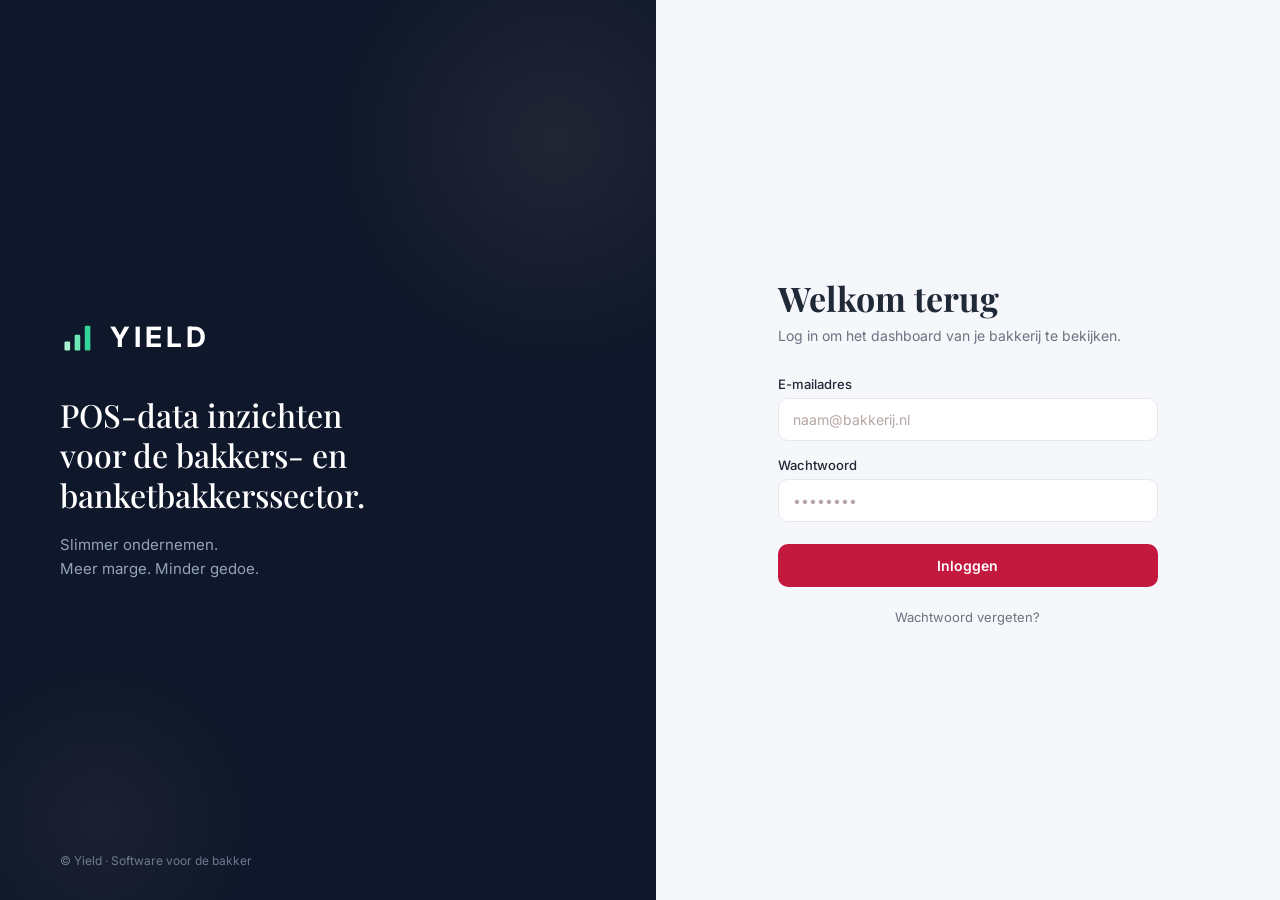
==== analyse-uitverkocht.html @ a848d539 "Switch to white-dominant palette with red accents; improve responsive breakpoints; remove big number" ====
<!DOCTYPE html>
<html lang="nl">
<head>
  <meta charset="UTF-8" />
  <meta name="viewport" content="width=device-width, initial-scale=1.0" />
  <title>Wanneer is mijn product uitverkocht? — Strik Patisserie</title>
  <link rel="preconnect" href="https://fonts.googleapis.com">
  <link rel="preconnect" href="https://fonts.gstatic.com" crossorigin>
  <link href="https://fonts.googleapis.com/css2?family=Playfair+Display:wght@500;600;700&family=Inter:wght@400;500;600;700&display=swap" rel="stylesheet">
  <link rel="stylesheet" href="styles.css?v=17" />
  <script>
    (function() {
      try {
        var raw = localStorage.getItem('strik_auth');
        if (!raw || JSON.parse(raw).email !== 'daan@software.nl') {
          window.location.replace('login.html');
        }
      } catch (e) { window.location.replace('login.html'); }
    })();
  </script>
</head>
<body>
  <div class="app">
    <aside class="sidebar">
      <div class="brand">
        <div class="brand-crown">
          <svg viewBox="0 0 32 24" width="28" height="22" aria-hidden="true">
            <path d="M2 22 L6 6 L12 14 L16 4 L20 14 L26 6 L30 22 Z" fill="none" stroke="#f5d6b2" stroke-width="1.5" stroke-linejoin="round"/>
            <circle cx="6" cy="5" r="1.4" fill="#f5d6b2"/>
            <circle cx="16" cy="3" r="1.6" fill="#f5d6b2"/>
            <circle cx="26" cy="5" r="1.4" fill="#f5d6b2"/>
          </svg>
        </div>
        <div class="brand-name">STRIK</div>
        <div class="brand-sub">PATISSERIE</div>
      </div>

      <nav class="nav">
        <a href="index.html" class="nav-item">
          <span class="nav-icon"><svg viewBox="0 0 24 24" width="18" height="18" fill="none" stroke="currentColor" stroke-width="1.8" stroke-linecap="round" stroke-linejoin="round"><path d="M3 11l9-8 9 8"/><path d="M5 10v10h14V10"/></svg></span>
          Dashboard
        </a>
        <a href="analyses.html" class="nav-item active">
          <span class="nav-icon"><svg viewBox="0 0 24 24" width="18" height="18" fill="none" stroke="currentColor" stroke-width="1.8" stroke-linecap="round" stroke-linejoin="round"><polyline points="3 17 9 11 13 15 21 7"/><polyline points="14 7 21 7 21 14"/></svg></span>
          Analyses
        </a>
        <a href="#" class="nav-item">
          <span class="nav-icon"><svg viewBox="0 0 24 24" width="18" height="18" fill="none" stroke="currentColor" stroke-width="1.8" stroke-linecap="round" stroke-linejoin="round"><rect x="5" y="3" width="14" height="18" rx="2"/><path d="M8 7h8M8 11h8M8 15h5"/></svg></span>
          Recepturen
        </a>
        <a href="#" class="nav-item">
          <span class="nav-icon"><svg viewBox="0 0 24 24" width="18" height="18" fill="none" stroke="currentColor" stroke-width="1.8" stroke-linecap="round" stroke-linejoin="round"><path d="M4 20V10M10 20V4M16 20v-7M22 20H2"/></svg></span>
          Rapportages
        </a>
        <a href="#" class="nav-item">
          <span class="nav-icon"><svg viewBox="0 0 24 24" width="18" height="18" fill="none" stroke="currentColor" stroke-width="1.8" stroke-linecap="round" stroke-linejoin="round"><circle cx="12" cy="12" r="3"/><path d="M19.4 15a1.7 1.7 0 0 0 .3 1.9l.1.1a2 2 0 1 1-2.8 2.8l-.1-.1a1.7 1.7 0 0 0-1.9-.3 1.7 1.7 0 0 0-1 1.5V21a2 2 0 1 1-4 0v-.1a1.7 1.7 0 0 0-1-1.5 1.7 1.7 0 0 0-1.9.3l-.1.1a2 2 0 1 1-2.8-2.8l.1-.1a1.7 1.7 0 0 0 .3-1.9 1.7 1.7 0 0 0-1.5-1H3a2 2 0 1 1 0-4h.1a1.7 1.7 0 0 0 1.5-1 1.7 1.7 0 0 0-.3-1.9l-.1-.1a2 2 0 1 1 2.8-2.8l.1.1a1.7 1.7 0 0 0 1.9.3h0a1.7 1.7 0 0 0 1-1.5V3a2 2 0 1 1 4 0v.1a1.7 1.7 0 0 0 1 1.5h0a1.7 1.7 0 0 0 1.9-.3l.1-.1a2 2 0 1 1 2.8 2.8l-.1.1a1.7 1.7 0 0 0-.3 1.9v0a1.7 1.7 0 0 0 1.5 1H21a2 2 0 1 1 0 4h-.1a1.7 1.7 0 0 0-1.5 1z"/></svg></span>
          Instellingen
        </a>
      </nav>

      <div class="user-menu" id="userMenu">
        <div class="user">
          <div class="user-avatar">DV</div>
          <div class="user-name">Daan</div>
          <span class="user-caret"><svg viewBox="0 0 24 24" width="16" height="16" fill="none" stroke="currentColor" stroke-width="2" stroke-linecap="round" stroke-linejoin="round"><polyline points="6 9 12 15 18 9"/></svg></span>
        </div>
        <div class="user-dropdown">
          <button class="logout-btn">
            <svg viewBox="0 0 24 24" width="16" height="16" fill="none" stroke="currentColor" stroke-width="1.8" stroke-linecap="round" stroke-linejoin="round"><path d="M15 17l5-5-5-5"/><path d="M20 12H9"/><path d="M9 21H5a2 2 0 0 1-2-2V5a2 2 0 0 1 2-2h4"/></svg>
            Uitloggen
          </button>
        </div>
      </div>
    </aside>

    <main class="main">
      <header class="topbar">
        <div class="title-wrap">
          <a href="analyses.html" class="back-link">← Terug naar Analyses</a>
          <h1 class="page-title">Wanneer is mijn product uitverkocht?</h1>
          <p class="page-sub">Producten die regelmatig opraken voor sluitingstijd — kandidaten voor meer productie</p>
        </div>

        <div class="topbar-controls">
          <button class="date-picker">
            <span class="date-icon"><svg viewBox="0 0 24 24" width="16" height="16" fill="none" stroke="currentColor" stroke-width="1.8" stroke-linecap="round" stroke-linejoin="round"><rect x="3" y="5" width="18" height="16" rx="2"/><path d="M16 3v4M8 3v4M3 10h18"/></svg></span>
            <span id="datePickerLabel">apr 2025</span>
            <span class="date-caret"><svg viewBox="0 0 24 24" width="14" height="14" fill="none" stroke="currentColor" stroke-width="2" stroke-linecap="round" stroke-linejoin="round"><polyline points="6 9 12 15 18 9"/></svg></span>
          </button>
          <div class="period-toggle">
            <button data-period="dag">Dag</button>
            <button data-period="week">Week</button>
            <button data-period="maand" class="active">Maand</button>
            <button data-period="ytd">YTD</button>
          </div>
        </div>
      </header>

      <!-- STORE TABS -->
      <section class="store-tabs">
        <button class="store-tab active" data-store="totaal">
          <span class="store-icon"><svg viewBox="0 0 24 24" width="20" height="20" fill="none" stroke="currentColor" stroke-width="1.7" stroke-linejoin="round"><path d="M3 9l1.5-5h15L21 9"/><path d="M3 9v11h18V9"/><path d="M3 9h18"/><path d="M9 20v-5h6v5"/></svg></span>
          Totaal
        </button>
        <button class="store-tab" data-store="ziekerstraat">
          <span class="store-icon"><svg viewBox="0 0 24 24" width="20" height="20" fill="none" stroke="currentColor" stroke-width="1.7" stroke-linejoin="round"><path d="M3 9l1.5-5h15L21 9"/><path d="M3 9v11h18V9"/><path d="M3 9h18"/><path d="M9 20v-5h6v5"/></svg></span>
          Ziekerstraat
        </button>
        <button class="store-tab" data-store="heyendaal">
          <span class="store-icon"><svg viewBox="0 0 24 24" width="20" height="20" fill="none" stroke="currentColor" stroke-width="1.7" stroke-linejoin="round"><path d="M3 9l1.5-5h15L21 9"/><path d="M3 9v11h18V9"/><path d="M3 9h18"/><path d="M9 20v-5h6v5"/></svg></span>
          Heyendaal
        </button>
        <button class="store-tab" data-store="lent">
          <span class="store-icon"><svg viewBox="0 0 24 24" width="20" height="20" fill="none" stroke="currentColor" stroke-width="1.7" stroke-linejoin="round"><path d="M3 9l1.5-5h15L21 9"/><path d="M3 9v11h18V9"/><path d="M3 9h18"/><path d="M9 20v-5h6v5"/></svg></span>
          Lent
        </button>
        <button class="store-tab" data-store="daalseweg">
          <span class="store-icon"><svg viewBox="0 0 24 24" width="20" height="20" fill="none" stroke="currentColor" stroke-width="1.7" stroke-linejoin="round"><path d="M3 9l1.5-5h15L21 9"/><path d="M3 9v11h18V9"/><path d="M3 9h18"/><path d="M9 20v-5h6v5"/></svg></span>
          Daalseweg
        </button>
      </section>

      <section id="analysisContent"></section>

      <footer class="footer">
        <div class="footer-left">
          <svg viewBox="0 0 24 24" width="14" height="14" fill="none" stroke="currentColor" stroke-width="1.6" stroke-linecap="round" stroke-linejoin="round"><rect x="3" y="5" width="18" height="16" rx="2"/><path d="M16 3v4M8 3v4M3 10h18"/></svg>
          <span id="footerPeriod">Periode: april 2025</span>
        </div>
        <div class="footer-right">
          <a href="#">Wijzig vergelijking in instellingen →</a>
        </div>
      </footer>
    </main>
  </div>

  <script src="auth.js?v=17"></script>
  <script>
    let currentStore = 'totaal';
    let currentPeriod = 'maand';

    const STORE_LABELS = {
      totaal: 'totaal alle winkels',
      ziekerstraat: 'Ziekerstraat',
      heyendaal: 'Heyendaal',
      lent: 'Lent',
      daalseweg: 'Daalseweg',
    };
    const STORE_RATIOS = {
      totaal: 1, ziekerstraat: 0.288, heyendaal: 0.239, lent: 0.191, daalseweg: 0.147,
    };
    const PERIOD_LABELS = {
      dag: '20 apr 2025',
      week: '14 apr – 20 apr 2025',
      maand: 'apr 2025',
      ytd: '1 jan – 20 apr 2025',
    };
    const PERIOD_FOOTER = {
      dag: 'Periode: 20 april 2025',
      week: 'Periode: 14 – 20 april 2025',
      maand: 'Periode: april 2025',
      ytd: 'Periode: 1 januari – 20 april 2025',
    };
    const PERIOD_SCALE = { dag: 0.04, week: 0.25, maand: 1, ytd: 3.7 };

    const UITVERKOCHT = [
      { name: 'Bruin desem',       cat: 'Brood',                timesOut: 12, avgTime: '11:30', dayPct: 41, advice: '+35% productie', priority: 'high' },
      { name: 'Slagroomtaart 8p',  cat: 'Taart op bestelling',  timesOut: 14, avgTime: '12:45', dayPct: 52, advice: '+25% productie', priority: 'high' },
      { name: 'Strikgebakje',      cat: 'Gebak',                timesOut: 18, avgTime: '14:20', dayPct: 67, advice: '+30% productie', priority: 'high' },
      { name: 'Croissant',         cat: 'Koek & klein',         timesOut:  7, avgTime: '10:30', dayPct: 32, advice: '+40% productie', priority: 'high' },
      { name: 'Worstenbroodje',    cat: 'Koek & klein',         timesOut: 10, avgTime: '13:15', dayPct: 57, advice: '+20% productie', priority: 'medium' },
      { name: 'Appelflap',         cat: 'Koek & klein',         timesOut:  8, avgTime: '14:50', dayPct: 71, advice: '+15% productie', priority: 'medium' },
      { name: 'Tompouce',          cat: 'Gebak',                timesOut: 11, avgTime: '15:40', dayPct: 79, advice: '+15% productie', priority: 'medium' },
      { name: 'Eclair',            cat: 'Gebak',                timesOut:  9, avgTime: '16:00', dayPct: 82, advice: '+10% productie', priority: 'low' },
      { name: 'Wit casino',        cat: 'Brood',                timesOut:  5, avgTime: '16:30', dayPct: 86, advice: '+5% productie',  priority: 'low' },
      { name: 'Bonbondoos 9 st.',  cat: 'Overig',               timesOut:  6, avgTime: '17:00', dayPct: 91, advice: '+5% productie',  priority: 'low' },
    ];

    function renderAnalysis() {
      const storeRatio = STORE_RATIOS[currentStore];
      const periodScale = PERIOD_SCALE[currentPeriod];
      const scaledProducts = UITVERKOCHT.map(p => ({
        ...p,
        timesOut: Math.max(1, Math.round(p.timesOut * storeRatio * periodScale)),
      }));
      const highCount = scaledProducts.filter(p => p.priority === 'high').length;
      const periodText = { dag: 'deze dag', week: 'deze week', maand: 'deze maand', ytd: 'dit jaar' }[currentPeriod];

      document.getElementById('analysisContent').innerHTML = `
        <section class="analysis-intro">
          <div class="analysis-intro-badge">
            <svg viewBox="0 0 24 24" width="22" height="22" fill="none" stroke="currentColor" stroke-width="1.8" stroke-linecap="round" stroke-linejoin="round"><circle cx="12" cy="12" r="9"/><path d="M12 8v4M12 16h.01"/></svg>
          </div>
          <div class="analysis-intro-text">
            <h2 class="analysis-intro-title">Wanneer is mijn product uitverkocht?</h2>
            <p class="analysis-intro-sub">
              Deze 10 producten verkopen ${periodText} regelmatig uit voor sluitingstijd. <strong>${highCount} daarvan verdienen prioriteit</strong> —
              ze raken op vóór de middag of zijn meermaals op rij uitverkocht. Overweeg meer te bakken.
            </p>
          </div>
        </section>

        <section class="card">
          <div class="card-head">
            <div>
              <h2 class="card-title">Top 10 meest relevante producten</h2>
              <p class="card-sub">Gerangschikt op urgentie · ${STORE_LABELS[currentStore]} · ${periodText}</p>
            </div>
          </div>
          <table class="table uitverkocht-table">
            <thead>
              <tr>
                <th>#</th>
                <th>Product</th>
                <th>Categorie</th>
                <th class="num">× uitverkocht</th>
                <th class="num">Gem. tijd uitverkocht</th>
                <th class="bar-col">Hoe vroeg op de dag?</th>
                <th>Advies</th>
              </tr>
            </thead>
            <tbody>
              ${scaledProducts.map((p, i) => {
                const urgencyPct = 100 - p.dayPct;
                const priorityClass = `priority-${p.priority}`;
                const rankClass = i < 4 ? 'rank-top' : '';
                return `
                  <tr>
                    <td class="${rankClass}">${i + 1}</td>
                    <td><strong>${p.name}</strong></td>
                    <td>${p.cat}</td>
                    <td class="num">${p.timesOut}×</td>
                    <td class="num">${p.avgTime}</td>
                    <td class="bar-col">
                      <div class="urgency-bar-track">
                        <div class="urgency-bar-fill ${priorityClass}" style="width:${urgencyPct}%"></div>
                      </div>
                      <div class="urgency-meta">${p.dayPct}% van dag verstreken</div>
                    </td>
                    <td><span class="priority-badge ${priorityClass}">${p.advice}</span></td>
                  </tr>
                `;
              }).join('')}
            </tbody>
          </table>
        </section>

        <section class="analysis-tip">
          <span class="analysis-tip-icon">💡</span>
          <div>
            <strong>Lezen van deze tabel:</strong> hoe verder de balk naar rechts staat,
            hoe vroeger op de dag het product uitverkocht raakt — en hoe groter de gemiste omzet.
            Producten met een rode balk verdienen direct aandacht.
          </div>
        </section>
      `;
    }

    document.querySelectorAll('.store-tab').forEach(tab => {
      tab.addEventListener('click', () => {
        currentStore = tab.dataset.store;
        document.querySelectorAll('.store-tab').forEach(t => t.classList.toggle('active', t === tab));
        renderAnalysis();
      });
    });

    document.querySelectorAll('.period-toggle button').forEach(btn => {
      btn.addEventListener('click', () => {
        currentPeriod = btn.dataset.period;
        document.querySelectorAll('.period-toggle button').forEach(b => b.classList.toggle('active', b === btn));
        document.getElementById('datePickerLabel').textContent = PERIOD_LABELS[currentPeriod];
        document.getElementById('footerPeriod').textContent = PERIOD_FOOTER[currentPeriod];
        renderAnalysis();
      });
    });

    renderAnalysis();
  </script>
</body>
</html>
---- styles.css ----
/* ===== Login screen ===== */
.login-body {
  margin: 0;
  background: #f6f7fa;
  min-height: 100vh;
  font-family: 'Inter', system-ui, -apple-system, sans-serif;
}
.login-shell {
  display: grid;
  grid-template-columns: 1.05fr 1fr;
  min-height: 100vh;
}
.login-brand {
  background: var(--wine);
  color: #f5d6b2;
  position: relative;
  display: flex;
  flex-direction: column;
  justify-content: center;
  padding: 60px;
  overflow: hidden;
}

/* ===== Yield-branded variant (login left panel) ===== */
.yield-brand {
  background: #0f172a;
  color: #e2e8f0;
}
.yield-brand::before {
  content: '';
  position: absolute;
  width: 520px; height: 520px;
  background: radial-gradient(circle, rgba(52, 211, 153, 0.10) 0%, transparent 60%);
  top: -120px; right: -160px;
  border-radius: 50%;
}
.yield-brand::after {
  content: '';
  position: absolute;
  width: 360px; height: 360px;
  background: radial-gradient(circle, rgba(110, 231, 183, 0.06) 0%, transparent 60%);
  bottom: -100px; left: -80px;
  border-radius: 50%;
}
.yield-logo {
  display: inline-flex;
  align-items: center;
  gap: 14px;
  margin-bottom: 40px;
}
.yield-wordmark {
  font-family: 'Inter', sans-serif;
  font-weight: 700;
  font-size: 28px;
  letter-spacing: 4px;
  color: #fff;
}
.yield-tagline {
  margin: 0 0 18px;
  font-family: 'Playfair Display', serif;
  font-size: 32px;
  line-height: 1.25;
  color: #fff;
  font-weight: 500;
}
.yield-subtagline {
  margin: 0;
  font-size: 15px;
  line-height: 1.6;
  color: #94a3b8;
  font-weight: 400;
}
.yield-brand .login-brand-footer { color: rgba(148, 163, 184, 0.7); }

.yield-btn {
  background: #0f172a;
}
.yield-btn:hover { background: #1e293b; }
.login-brand::before {
  content: '';
  position: absolute;
  width: 520px; height: 520px;
  background: radial-gradient(circle, rgba(245, 214, 178, 0.08) 0%, transparent 60%);
  top: -120px; right: -160px;
  border-radius: 50%;
}
.login-brand::after {
  content: '';
  position: absolute;
  width: 360px; height: 360px;
  background: radial-gradient(circle, rgba(245, 214, 178, 0.05) 0%, transparent 60%);
  bottom: -100px; left: -80px;
  border-radius: 50%;
}
.login-brand-inner { position: relative; z-index: 1; max-width: 400px; }
.login-crown { margin-bottom: 12px; }
.login-brand-name {
  font-family: 'Playfair Display', serif;
  font-size: 44px;
  letter-spacing: 8px;
  color: #f5d6b2;
  font-weight: 600;
}
.login-brand-sub {
  font-size: 11px;
  letter-spacing: 6px;
  color: #d9b290;
  margin-top: 4px;
}
.login-tagline {
  margin-top: 48px;
  font-family: 'Playfair Display', serif;
  font-size: 26px;
  line-height: 1.4;
  color: #fff;
  font-weight: 500;
}
.login-brand-footer {
  position: absolute;
  bottom: 32px; left: 60px;
  font-size: 12px;
  color: rgba(245, 214, 178, 0.55);
  z-index: 1;
}

.login-main {
  display: flex;
  align-items: center;
  justify-content: center;
  padding: 40px;
}
.login-card {
  width: 100%;
  max-width: 380px;
}
.login-title {
  font-family: 'Playfair Display', serif;
  font-size: 34px;
  font-weight: 700;
  margin: 0;
  color: var(--text);
}
.login-sub {
  margin: 6px 0 32px;
  color: var(--text-soft);
  font-size: 14px;
}
.login-form { display: flex; flex-direction: column; gap: 16px; }
.login-field { display: flex; flex-direction: column; gap: 6px; }
.login-label {
  font-size: 13px;
  font-weight: 500;
  color: var(--text);
}
.login-field input {
  font-family: inherit;
  font-size: 14px;
  padding: 12px 14px;
  border: 1px solid var(--line);
  border-radius: 10px;
  background: #fff;
  color: var(--text);
  transition: border-color .15s ease, box-shadow .15s ease;
}
.login-field input:focus {
  outline: none;
  border-color: var(--wine);
  box-shadow: 0 0 0 3px rgba(110, 22, 34, 0.10);
}
.login-field input::placeholder { color: #b8a5a5; }

.login-error {
  display: none;
  background: #fdecec;
  color: #c0392b;
  padding: 10px 12px;
  border-radius: 8px;
  font-size: 13px;
  border: 1px solid #f4c8c8;
}
.login-error.visible { display: block; }

.login-btn {
  background: var(--wine);
  color: #fff;
  padding: 13px 18px;
  border-radius: 10px;
  font-weight: 600;
  font-size: 14px;
  margin-top: 6px;
  transition: background .15s ease, transform .1s ease;
}
.login-btn:hover { background: var(--wine-deep); }
.login-btn:active { transform: translateY(1px); }

.login-forgot {
  text-align: center;
  font-size: 13px;
  color: var(--text-soft);
  margin-top: 6px;
}
.login-forgot:hover { color: var(--wine); }

.login-hint {
  margin-top: 28px;
  padding: 12px 14px;
  border: 1px dashed var(--wine-border);
  border-radius: 10px;
  font-size: 12px;
  color: var(--text-soft);
  background: var(--cream-light);
}
.login-hint code {
  background: #fff;
  padding: 1px 6px;
  border-radius: 4px;
  color: var(--wine);
  font-size: 12px;
}

@media (max-width: 800px) {
  .login-shell { grid-template-columns: 1fr; }
  .login-brand { padding: 40px; min-height: 240px; }
  .login-tagline { margin-top: 24px; font-size: 20px; }
  .login-brand-footer { display: none; }
}

/* ===== Strik Patisserie dashboard ===== */

:root {
  /* Brand red — clean, modern SaaS feel */
  --wine: #c4193f;
  --wine-deep: #9b1233;
  --wine-soft: #fdeef2;
  --wine-border: #f9cdd6;

  /* Backgrounds — white-dominant */
  --cream: #ffffff;          /* main page background */
  --cream-light: #fafbfc;    /* subtle off-white for inner sections */

  /* Text */
  --text: #1f2937;
  --text-soft: #6b7280;

  /* Borders + status */
  --line: #e5e7eb;
  --green: #16a34a;

  /* Sidebar (now white) */
  --sidebar-text: #4b5563;
  --sidebar-text-soft: #9ca3af;
}

* { box-sizing: border-box; }

html, body {
  margin: 0;
  padding: 0;
  font-family: 'Inter', system-ui, -apple-system, Segoe UI, Roboto, sans-serif;
  font-size: 15px;
  color: var(--text);
  background: var(--cream);
  -webkit-font-smoothing: antialiased;
}

a { text-decoration: none; color: inherit; }
button { font-family: inherit; cursor: pointer; border: none; background: none; color: inherit; }

.app {
  display: grid;
  grid-template-columns: 220px 1fr;
  min-height: 100vh;
  background: var(--cream);
}

/* ===== SIDEBAR (white) ===== */
.sidebar {
  background: #ffffff;
  color: var(--sidebar-text);
  display: flex;
  flex-direction: column;
  padding: 24px 16px 16px;
  position: relative;
  border-right: 1px solid var(--line);
}

.brand {
  text-align: center;
  padding-bottom: 22px;
  border-bottom: 1px solid var(--line);
  margin-bottom: 16px;
}
.brand-crown { display: flex; justify-content: center; margin-bottom: 6px; }
/* Override inline SVG colors so the crown matches the new red */
.brand-crown svg path { stroke: var(--wine); }
.brand-crown svg circle { fill: var(--wine); }

.brand-name {
  font-family: 'Playfair Display', serif;
  font-size: 24px;
  letter-spacing: 4px;
  color: var(--wine);
  font-weight: 600;
}
.brand-sub {
  font-size: 9px;
  letter-spacing: 4px;
  color: var(--text-soft);
  margin-top: 2px;
}

.nav { display: flex; flex-direction: column; gap: 2px; }
.nav-item {
  display: flex;
  align-items: center;
  gap: 12px;
  padding: 10px 12px;
  border-radius: 10px;
  color: var(--sidebar-text);
  font-size: 14px;
  font-weight: 500;
  transition: background .15s ease, color .15s ease;
}
.nav-item:hover {
  background: var(--cream-light);
  color: var(--text);
}
.nav-item.active {
  background: var(--wine-soft);
  color: var(--wine);
}
.nav-icon { display: inline-flex; opacity: .85; }
.nav-item.active .nav-icon { opacity: 1; }

.user {
  margin-top: auto;
  display: flex;
  align-items: center;
  gap: 10px;
  padding: 14px 8px 0;
  border-top: 1px solid var(--line);
}
.user-avatar {
  width: 32px; height: 32px;
  border-radius: 50%;
  background: var(--wine);
  color: #fff;
  display: grid; place-items: center;
  font-size: 11px;
  font-weight: 700;
  letter-spacing: .5px;
}
.user-name { font-size: 14px; color: var(--text); font-weight: 500; }
.user-caret { margin-left: auto; opacity: .6; color: var(--text-soft); display: inline-flex; }

.user-menu { position: relative; margin-top: auto; }
.user-menu .user { cursor: pointer; transition: background .15s ease; border-radius: 10px; margin: 0 -6px; padding-left: 14px; padding-right: 14px; }
.user-menu .user:hover { background: rgba(255, 255, 255, 0.05); }
.user-dropdown {
  position: absolute;
  bottom: calc(100% + 6px);
  left: 8px; right: 8px;
  background: #fff;
  border: 1px solid var(--line);
  border-radius: 10px;
  box-shadow: 0 8px 24px rgba(0, 0, 0, 0.18);
  padding: 6px;
  opacity: 0;
  transform: translateY(6px);
  pointer-events: none;
  transition: opacity .15s ease, transform .15s ease;
  z-index: 10;
}
.user-dropdown.open {
  opacity: 1;
  transform: translateY(0);
  pointer-events: auto;
}
.user-dropdown button {
  display: flex;
  align-items: center;
  gap: 10px;
  width: 100%;
  padding: 9px 12px;
  border-radius: 8px;
  font-size: 13px;
  color: var(--text);
  font-weight: 500;
  text-align: left;
}
.user-dropdown button:hover { background: var(--wine-soft); color: var(--wine); }

/* ===== MAIN ===== */
.main {
  padding: 18px 36px 14px;
  display: flex;
  flex-direction: column;
  gap: 14px;
}

/* Client banner — makes clear WHICH bakery's dashboard this is */
.client-banner {
  display: inline-flex;
  align-items: center;
  gap: 10px;
  padding: 6px 14px;
  background: var(--wine-soft);
  border: 1px solid var(--wine-border);
  border-radius: 999px;
  font-size: 12px;
  align-self: flex-start;
  margin-bottom: -4px;
}
.client-label {
  color: var(--text-soft);
  text-transform: uppercase;
  letter-spacing: 1px;
  font-size: 10px;
  font-weight: 600;
}
.client-name {
  color: var(--wine);
  font-weight: 700;
  font-size: 13px;
  letter-spacing: .3px;
}

/* Store selector (top-left compact dropdown) */
.store-selector {
  position: relative;
  margin-bottom: 14px;
  display: inline-block;
}
.store-selector-btn {
  display: inline-flex;
  align-items: center;
  gap: 12px;
  background: #fff;
  border: 1px solid var(--line);
  border-radius: 14px;
  padding: 10px 14px 10px 12px;
  min-width: 180px;
  cursor: pointer;
  transition: border-color .15s ease, box-shadow .15s ease;
}
.store-selector-btn:hover { border-color: var(--wine-border); }
.store-selector.open .store-selector-btn {
  border-color: var(--wine);
  box-shadow: 0 0 0 3px rgba(110, 22, 34, 0.08);
}
.store-selector-icon {
  width: 36px; height: 36px;
  border-radius: 10px;
  background: var(--wine-soft);
  color: var(--wine);
  display: inline-flex; align-items: center; justify-content: center;
}
.store-selector-text {
  display: flex;
  flex-direction: column;
  align-items: flex-start;
  text-align: left;
  flex: 1;
}
.store-selector-eyebrow {
  font-size: 10px;
  text-transform: uppercase;
  letter-spacing: 1px;
  color: var(--text-soft);
  font-weight: 600;
}
.store-selector-name {
  font-size: 15px;
  font-weight: 600;
  color: var(--text);
}
.store-selector-caret {
  color: var(--text-soft);
  transition: transform .15s ease;
}
.store-selector.open .store-selector-caret { transform: rotate(180deg); }

.store-selector-menu {
  position: absolute;
  top: calc(100% + 6px);
  left: 0;
  min-width: 220px;
  background: #fff;
  border: 1px solid var(--line);
  border-radius: 12px;
  box-shadow: 0 12px 28px rgba(0, 0, 0, 0.10);
  padding: 6px;
  opacity: 0;
  transform: translateY(-4px);
  pointer-events: none;
  transition: opacity .15s ease, transform .15s ease;
  z-index: 20;
}
.store-selector.open .store-selector-menu {
  opacity: 1;
  transform: translateY(0);
  pointer-events: auto;
}
.store-selector-menu button {
  display: block;
  width: 100%;
  padding: 10px 12px;
  text-align: left;
  font-size: 14px;
  color: var(--text);
  font-weight: 500;
  border-radius: 8px;
  cursor: pointer;
}
.store-selector-menu button:hover { background: var(--cream-light); color: var(--wine); }
.store-selector-menu button.active {
  background: var(--wine);
  color: #fff;
}

/* Hero row: insight + attention side-by-side */
.hero-row {
  display: grid;
  grid-template-columns: 1fr 1fr;
  gap: 16px;
  align-items: stretch;
}

/* Hero insight — greeting + intro + bullets + closing */
.hero-insight {
  background: #fff;
  border: 1px solid var(--line);
  border-radius: 14px;
  padding: 16px 20px 18px;
  position: relative;
  box-shadow: 0 1px 2px rgba(15, 23, 42, 0.04);
}
.hero-insight-badge {
  position: absolute;
  top: 16px;
  right: 16px;
  width: 36px; height: 36px;
  border-radius: 50%;
  background: var(--wine);
  display: inline-flex;
  align-items: center;
  justify-content: center;
}
.hero-greeting {
  font-family: 'Playfair Display', serif;
  font-size: 22px;
  font-weight: 700;
  margin: 0 0 2px;
  color: var(--text);
}
.hero-intro {
  font-size: 15px;
  color: var(--text);
  margin: 0 0 10px;
  font-weight: 500;
}
.hero-bullets {
  list-style: none;
  margin: 0 0 12px;
  padding: 0;
  display: flex;
  flex-direction: column;
  gap: 5px;
  max-width: 880px;
}
.hero-bullets li {
  position: relative;
  padding-left: 20px;
  font-size: 13.5px;
  line-height: 1.5;
  color: var(--text);
}
.hero-bullets li::before {
  content: '';
  position: absolute;
  left: 4px;
  top: 8px;
  width: 6px;
  height: 6px;
  border-radius: 50%;
  background: var(--wine);
}
.hero-bullets strong { color: var(--wine); font-weight: 600; }
.hero-bullets .up { color: var(--green); }
.hero-bullets .down { color: #c0392b; }
.hero-closing {
  font-size: 13px;
  color: var(--text-soft);
  margin: 0;
  font-style: italic;
}

/* Aandachtspunten (attention) block — right side of hero row */
.hero-attention {
  background: #fff;
  border: 1px solid var(--line);
  border-radius: 14px;
  padding: 16px 20px 18px;
  position: relative;
  display: flex;
  flex-direction: column;
  box-shadow: 0 1px 2px rgba(15, 23, 42, 0.04);
}
.hero-attention-badge {
  position: absolute;
  top: 16px;
  right: 16px;
  width: 36px; height: 36px;
  border-radius: 50%;
  background: #d97706;
  color: #fff;
  display: inline-flex;
  align-items: center;
  justify-content: center;
}
.hero-attention-title {
  font-family: 'Playfair Display', serif;
  font-size: 19px;
  font-weight: 700;
  margin: 0 0 10px;
  color: var(--text);
  padding-right: 48px; /* room for badge */
}

.attention-list {
  list-style: none;
  margin: 0 0 12px;
  padding: 0;
  display: flex;
  flex-direction: column;
  gap: 6px;
  flex: 1;
}
.attention-item {
  background: #fff;
  border: 1px solid var(--line);
  border-left-width: 4px;
  border-radius: 9px;
  padding: 8px 12px 9px;
}
.attention-item.high   { border-left-color: #c0392b; }
.attention-item.medium { border-left-color: #d97706; }
.attention-item.low    { border-left-color: var(--green); }
.attention-item-title {
  font-size: 13px;
  font-weight: 600;
  color: var(--text);
  margin: 0 0 2px;
  line-height: 1.3;
}
.attention-item-text {
  font-size: 12px;
  color: var(--text-soft);
  line-height: 1.4;
  margin: 0;
}

.attention-cta {
  display: inline-flex;
  align-items: center;
  gap: 8px;
  padding: 8px 16px;
  background: var(--wine);
  color: #fff;
  border-radius: 999px;
  font-weight: 600;
  font-size: 12.5px;
  align-self: flex-start;
  transition: background .15s ease, transform .1s ease;
}
.attention-cta:hover {
  background: var(--wine-deep);
  transform: translateX(2px);
}

@media (max-width: 1100px) {
  .hero-row { grid-template-columns: 1fr; }
}

/* topbar */
.topbar {
  display: flex;
  justify-content: space-between;
  align-items: flex-start;
  gap: 24px;
}
.page-title {
  font-family: 'Playfair Display', serif;
  font-size: 28px;
  font-weight: 700;
  margin: 0;
  color: var(--text);
  letter-spacing: -.2px;
}
.page-sub {
  margin: 2px 0 0;
  font-size: 13px;
  color: var(--text-soft);
}
.page-sub .link { color: var(--wine); font-weight: 600; }

.topbar-controls {
  display: flex;
  align-items: center;
  gap: 12px;
  margin-top: 6px;
}
.date-picker {
  display: inline-flex;
  align-items: center;
  gap: 10px;
  background: #fff;
  border: 1px solid var(--line);
  padding: 9px 14px;
  border-radius: 999px;
  font-size: 13px;
  font-weight: 500;
  color: var(--text);
}
.date-icon { color: var(--wine); display: inline-flex; }
.date-caret { color: var(--text-soft); display: inline-flex; }

.period-toggle {
  display: inline-flex;
  background: #fff;
  border: 1px solid var(--line);
  border-radius: 999px;
  padding: 4px;
  gap: 2px;
}
.period-toggle button {
  padding: 7px 16px;
  border-radius: 999px;
  font-size: 13px;
  font-weight: 500;
  color: var(--text-soft);
}
.period-toggle button.active {
  background: var(--wine);
  color: #fff;
}

.info-btn {
  width: 32px; height: 32px;
  display: inline-flex; align-items: center; justify-content: center;
  border-radius: 50%;
  color: var(--text-soft);
}

/* store tabs (full width, 5 equal columns, compact height) */
.store-tabs {
  display: grid;
  grid-template-columns: repeat(5, 1fr);
  gap: 12px;
}
.store-tab {
  background: #fff;
  border: 1px solid var(--line);
  border-radius: 12px;
  padding: 10px 12px 9px;
  display: flex;
  flex-direction: column;
  align-items: center;
  gap: 4px;
  font-size: 13px;
  font-weight: 500;
  color: var(--text);
  cursor: pointer;
  transition: all .15s ease;
}
.store-tab .store-icon { color: var(--wine); display: inline-flex; }
.store-tab:hover { border-color: var(--wine-border); transform: translateY(-1px); }
.store-tab.active {
  background: var(--wine);
  color: #fff;
  border-color: var(--wine);
}
.store-tab.active .store-icon { color: #f5d6b2; }

/* KPI cards (bigger, clearer) */
.kpi-grid {
  display: grid;
  grid-template-columns: repeat(4, 1fr);
  gap: 16px;
}
.kpi-card {
  background: #fff;
  border: 1px solid var(--line);
  border-radius: 14px;
  padding: 20px 22px 18px;
  position: relative;
  min-height: 170px;
  display: flex;
  flex-direction: column;
  box-shadow: 0 1px 2px rgba(15, 23, 42, 0.04);
}
.kpi-card.selected {
  border: 1.5px solid var(--wine);
  box-shadow: 0 2px 8px rgba(196, 25, 63, 0.10);
}
.kpi-link { display: flex; text-decoration: none; color: inherit; transition: transform .15s ease, box-shadow .15s ease, border-color .15s ease; }
.kpi-link:hover { transform: translateY(-2px); box-shadow: 0 8px 20px rgba(196, 25, 63, 0.12); border-color: var(--wine-border); }
.kpi-head {
  display: flex;
  align-items: center;
  justify-content: space-between;
  margin-bottom: 16px;
  position: relative;
}
.kpi-icon {
  width: 44px; height: 44px;
  border-radius: 50%;
  background: var(--wine-soft);
  color: var(--wine);
  display: inline-flex; align-items: center; justify-content: center;
}
.kpi-icon svg { width: 22px; height: 22px; }
.kpi-arrow {
  width: 32px; height: 32px;
  border-radius: 50%;
  background: var(--wine-soft);
  color: var(--wine);
  display: inline-flex; align-items: center; justify-content: center;
}
.kpi-arrow.filled {
  background: var(--wine);
  color: #fff;
}
.kpi-hint {
  position: absolute;
  right: -4px;
  top: 42px;
  font-size: 10px;
  color: var(--wine);
  text-align: center;
  line-height: 1.2;
  font-weight: 500;
}
.hint-arrow {
  display: block;
  margin: 2px auto 0;
  transform: rotate(180deg);
}

.kpi-label {
  font-size: 15px;
  color: var(--text-soft);
  margin-bottom: 6px;
}
.kpi-value {
  font-family: 'Playfair Display', serif;
  font-size: 34px;
  font-weight: 700;
  color: var(--wine);
  letter-spacing: -.5px;
  margin-bottom: 10px;
  line-height: 1.1;
}
.kpi-delta {
  display: flex;
  align-items: center;
  gap: 6px;
  font-size: 13px;
  padding-top: 12px;
  border-top: 1px solid var(--line);
  margin-top: auto;
}
.delta-up {
  color: var(--green);
  font-weight: 600;
}
.delta-down {
  color: #c0392b;
  font-weight: 600;
}
.delta-period {
  color: var(--text-soft);
}

/* Insight panel */
.insight {
  background: var(--cream-light);
  border: 1px solid var(--line);
  border-radius: 14px;
  padding: 22px 26px;
  display: grid;
  grid-template-columns: 1.05fr 1.4fr;
  gap: 32px;
}
.insight-left { position: relative; padding-left: 6px; }
.insight-badge {
  width: 36px; height: 36px;
  border-radius: 50%;
  background: var(--wine);
  display: inline-flex; align-items: center; justify-content: center;
  margin-bottom: 10px;
}
.insight-greeting {
  font-family: 'Playfair Display', serif;
  font-size: 26px;
  font-weight: 700;
  margin: 0 0 8px;
  color: var(--text);
}
.insight-text {
  font-size: 14px;
  color: var(--text);
  margin: 0;
  line-height: 1.55;
}
.insight-text strong { color: var(--wine); font-weight: 600; }
.insight-text .up { color: var(--green); }
.insight-text .down { color: #c0392b; }

.insight-right {
  display: grid;
  grid-template-columns: 1fr 1fr;
  gap: 16px 28px;
  align-content: center;
}
.insight-row {
  display: flex;
  align-items: flex-start;
  gap: 12px;
  font-size: 13px;
  color: var(--text);
  line-height: 1.45;
}
.insight-row strong { font-weight: 600; }
.insight-row .up { color: var(--green); }
.insight-row .down { color: #c0392b; }
.row-icon {
  width: 36px; height: 36px; flex: 0 0 36px;
  border-radius: 50%;
  background: var(--wine-soft);
  color: var(--wine);
  display: inline-flex; align-items: center; justify-content: center;
}

/* footer */
.footer {
  border-top: 1px dashed var(--wine-border);
  padding-top: 12px;
  margin-top: 4px;
  display: flex;
  justify-content: space-between;
  align-items: center;
  font-size: 12px;
  color: var(--text-soft);
}
.footer-left, .footer-right {
  display: inline-flex;
  align-items: center;
  gap: 8px;
}
.footer-right a { color: var(--text-soft); }

/* ===== Detail page additions ===== */
.back-link {
  display: inline-block;
  font-size: 12px;
  color: var(--text-soft);
  margin-bottom: 6px;
  font-weight: 500;
}
.back-link:hover { color: var(--wine); }

/* Omzet hero number (Omzet detail page) */
.omzet-hero {
  background: #fff;
  border: 1px solid var(--line);
  border-radius: 16px;
  padding: 22px 26px 24px;
}
.omzet-hero-label {
  font-size: 13px;
  color: var(--text-soft);
  text-transform: uppercase;
  letter-spacing: 1px;
  font-weight: 600;
  margin-bottom: 6px;
}
.omzet-hero-label span {
  text-transform: none;
  letter-spacing: 0;
  color: var(--text);
  font-weight: 500;
  margin-left: 4px;
}
.omzet-hero-row {
  display: flex;
  align-items: baseline;
  gap: 18px;
  flex-wrap: wrap;
}
.omzet-hero-value {
  font-family: 'Playfair Display', serif;
  font-size: 52px;
  font-weight: 700;
  color: var(--wine);
  letter-spacing: -1px;
  line-height: 1;
}
.omzet-hero-delta {
  font-size: 14px;
  font-weight: 600;
  padding: 5px 12px;
  border-radius: 999px;
}
.omzet-hero-delta.up {
  color: var(--green);
  background: rgba(42, 138, 62, 0.10);
}
.omzet-hero-delta.down {
  color: #c0392b;
  background: rgba(192, 57, 43, 0.10);
}

/* CTA banner */
.cta-banner {
  background: linear-gradient(135deg, var(--wine), #8a2030);
  color: #fff;
  border-radius: 16px;
  padding: 22px 26px;
  display: flex;
  align-items: center;
  justify-content: space-between;
  gap: 24px;
}
.cta-content {
  display: flex;
  align-items: center;
  gap: 18px;
  flex: 1;
}
.cta-icon {
  width: 48px; height: 48px;
  background: rgba(245, 214, 178, 0.18);
  color: #f5d6b2;
  border-radius: 50%;
  display: inline-flex;
  align-items: center;
  justify-content: center;
  flex: 0 0 48px;
}
.cta-title {
  font-family: 'Playfair Display', serif;
  font-size: 19px;
  font-weight: 600;
  line-height: 1.3;
  margin-bottom: 4px;
}
.cta-sub {
  font-size: 14px;
  color: rgba(255, 255, 255, 0.85);
  line-height: 1.5;
}
.cta-sub strong { color: #f5d6b2; font-weight: 600; }
.cta-btn {
  background: #fff;
  color: var(--wine);
  padding: 12px 20px;
  border-radius: 999px;
  font-weight: 600;
  font-size: 14px;
  white-space: nowrap;
  transition: transform .15s ease, background .15s ease;
}
.cta-btn:hover {
  background: #f5d6b2;
  transform: translateX(3px);
}

@media (max-width: 800px) {
  .cta-banner { flex-direction: column; align-items: flex-start; }
}

.stat-row {
  display: grid;
  grid-template-columns: repeat(4, 1fr);
  gap: 14px;
}
.stat-block {
  background: #fff;
  border: 1px solid var(--line);
  border-radius: 14px;
  padding: 16px 18px;
}
.stat-label {
  font-size: 13px;
  color: var(--text-soft);
  margin-bottom: 6px;
}
.stat-value {
  font-family: 'Playfair Display', serif;
  font-size: 26px;
  font-weight: 700;
  color: var(--wine);
  letter-spacing: -.3px;
}
.stat-delta {
  font-size: 12px;
  margin-top: 6px;
  font-weight: 500;
}
.stat-delta.up { color: var(--green); }
.stat-delta.down { color: #c0392b; }

.card {
  background: #fff;
  border: 1px solid var(--line);
  border-radius: 14px;
  padding: 20px 22px;
}
.card-head {
  display: flex;
  justify-content: space-between;
  align-items: flex-start;
  margin-bottom: 16px;
  gap: 12px;
}
.card-title {
  font-family: 'Playfair Display', serif;
  font-size: 18px;
  font-weight: 600;
  margin: 0;
  color: var(--text);
}
.card-sub {
  font-size: 12px;
  color: var(--text-soft);
  margin: 2px 0 0;
}
.legend {
  display: flex;
  gap: 14px;
  font-size: 12px;
  color: var(--text-soft);
}
.legend-item { display: inline-flex; align-items: center; gap: 6px; }
.dot {
  display: inline-block;
  width: 10px; height: 10px;
  border-radius: 50%;
}
.dot-wine { background: var(--wine); }
.dot-gray { background: #c9b2b2; }

.chart-wrap { position: relative; height: 280px; }

.two-col {
  display: grid;
  grid-template-columns: 1fr 1fr;
  gap: 14px;
}

.bar-list { list-style: none; margin: 0; padding: 0; display: flex; flex-direction: column; gap: 16px; }
.bar-row { display: flex; justify-content: space-between; align-items: baseline; font-size: 13px; margin-bottom: 6px; }
.bar-label { color: var(--text); font-weight: 500; }
.bar-value { color: var(--wine); font-weight: 600; font-family: 'Playfair Display', serif; font-size: 15px; }
.bar-track { height: 8px; background: var(--wine-soft); border-radius: 999px; overflow: hidden; }
.bar-fill { height: 100%; background: var(--wine); border-radius: 999px; }
.bar-fill.webshop { background: linear-gradient(90deg, var(--wine), #a8324a); }
.bar-delta { font-size: 11px; margin-top: 4px; font-weight: 500; }
.bar-delta.up { color: var(--green); }
.bar-delta.down { color: #c0392b; }

.donut-wrap {
  position: relative;
  height: 200px;
  margin-bottom: 16px;
}
.donut-center {
  position: absolute;
  inset: 0;
  display: flex;
  flex-direction: column;
  align-items: center;
  justify-content: center;
  pointer-events: none;
}
.donut-total {
  font-family: 'Playfair Display', serif;
  font-size: 22px;
  font-weight: 700;
  color: var(--wine);
}
.donut-label { font-size: 11px; color: var(--text-soft); margin-top: 2px; }

.legend-list { list-style: none; margin: 0; padding: 0; display: flex; flex-direction: column; gap: 8px; font-size: 13px; }
.legend-list li { display: flex; align-items: center; gap: 10px; color: var(--text); }
.legend-val { margin-left: auto; color: var(--text-soft); font-size: 12px; }

.table {
  width: 100%;
  border-collapse: collapse;
  font-size: 13px;
}
.table thead th {
  text-align: left;
  font-weight: 600;
  font-size: 12px;
  text-transform: uppercase;
  letter-spacing: .4px;
  color: var(--text-soft);
  padding: 10px 12px;
  border-bottom: 1px solid var(--line);
}
.table tbody td {
  padding: 12px;
  border-bottom: 1px solid var(--line);
  color: var(--text);
}
.table tbody tr:hover { background: var(--cream-light); }
.table tbody tr:last-child td { border-bottom: 0; }
.table .num { text-align: right; font-variant-numeric: tabular-nums; }
.table .num.up { color: var(--green); font-weight: 600; }
.table .num.down { color: #c0392b; font-weight: 600; }

/* ===== Analyses landing — 2x2 grid of preview cards ===== */
.analyses-grid {
  display: grid;
  grid-template-columns: 1fr 1fr;
  gap: 16px;
}

.analysis-card {
  background: #fff;
  border: 1px solid var(--line);
  border-radius: 14px;
  padding: 22px 24px 18px;
  display: flex;
  flex-direction: column;
  text-decoration: none;
  color: inherit;
  transition: transform .15s ease, box-shadow .15s ease, border-color .15s ease;
  min-height: 280px;
  box-shadow: 0 1px 2px rgba(15, 23, 42, 0.04);
}
.analysis-card:hover {
  transform: translateY(-2px);
  box-shadow: 0 8px 20px rgba(196, 25, 63, 0.10);
  border-color: var(--wine-border);
}

.analysis-card-head {
  display: flex;
  align-items: center;
  gap: 12px;
  margin-bottom: 14px;
}
.analysis-card-icon {
  width: 40px; height: 40px;
  flex: 0 0 40px;
  border-radius: 50%;
  background: var(--wine-soft);
  color: var(--wine);
  display: inline-flex;
  align-items: center;
  justify-content: center;
}
.analysis-card-title {
  font-family: 'Playfair Display', serif;
  font-size: 19px;
  font-weight: 700;
  margin: 0;
  color: var(--text);
  line-height: 1.25;
}

.analysis-card-body { flex: 1; }

.analysis-card-metric {
  display: flex;
  flex-direction: column;
  gap: 2px;
  margin-bottom: 12px;
  padding-bottom: 12px;
  border-bottom: 1px solid var(--line);
}
.analysis-card-metric .metric-value {
  font-family: 'Playfair Display', serif;
  font-size: 26px;
  font-weight: 700;
  color: var(--wine);
  line-height: 1.1;
}
.analysis-card-metric .metric-unit {
  font-size: 12.5px;
  color: var(--text-soft);
  line-height: 1.35;
}
.metric-trend {
  font-weight: 600;
  font-size: 12px;
  margin-left: 4px;
}
.metric-trend.up { color: var(--green); }
.metric-trend.down { color: #c0392b; }

.analysis-card-list {
  list-style: none;
  margin: 0;
  padding: 0;
  display: flex;
  flex-direction: column;
  gap: 6px;
}
.analysis-card-list li {
  font-size: 13px;
  line-height: 1.45;
  color: var(--text);
  padding-left: 14px;
  position: relative;
}
.analysis-card-list li::before {
  content: '';
  position: absolute;
  left: 0;
  top: 7px;
  width: 5px;
  height: 5px;
  border-radius: 50%;
  background: var(--wine);
}
.analysis-card-list strong { color: var(--wine); font-weight: 600; }

/* Card lead text (used when no metric block) */
.analysis-card-lead {
  font-size: 13.5px;
  color: var(--text);
  line-height: 1.5;
  margin: 0 0 12px;
  padding-bottom: 12px;
  border-bottom: 1px solid var(--line);
}

/* Action tip line on a card */
.analysis-card-action {
  margin: 12px 0 0;
  padding: 10px 12px;
  background: var(--wine-soft);
  border-radius: 9px;
  font-size: 12.5px;
  color: var(--text);
  line-height: 1.5;
  display: flex;
  align-items: flex-start;
  gap: 8px;
}
.analysis-card-action .action-icon { font-size: 14px; flex: 0 0 auto; line-height: 1.4; }
.analysis-card-action strong { color: var(--wine); font-weight: 600; }

/* Ranked variant (winkels-vergelijking card) */
.analysis-card-list.ranked li {
  padding-left: 0;
  display: flex;
  align-items: center;
  gap: 8px;
}
.analysis-card-list.ranked li::before { display: none; }
.rank-medal {
  display: inline-flex;
  align-items: center;
  justify-content: center;
  width: 22px;
  height: 22px;
  border-radius: 50%;
  font-size: 11px;
  font-weight: 700;
  color: #fff;
  flex: 0 0 22px;
}
.rank-medal.gold   { background: #d4a017; }
.rank-medal.silver { background: #94a3b8; }
.rank-medal.bronze { background: #b87333; }
.rank-medal.warn   { background: #c0392b; }

.analysis-card-footer {
  margin-top: 16px;
  padding-top: 12px;
  border-top: 1px solid var(--line);
}
.analysis-card-cta {
  display: inline-block;
  color: var(--wine);
  font-weight: 600;
  font-size: 13px;
}
.analysis-card:hover .analysis-card-cta {
  text-decoration: underline;
}

@media (max-width: 1000px) {
  .analyses-grid { grid-template-columns: 1fr; }
}

/* ===== Analyses dropdown layout (legacy — kept for analyse-uitverkocht detail page wasn't using it) ===== */
.analysis-controls {
  display: grid;
  grid-template-columns: 360px 1fr;
  gap: 18px;
  align-items: stretch;
}

.analysis-question {
  background: #fff;
  border: 1px solid var(--line);
  border-radius: 14px;
  padding: 18px 20px;
  display: flex;
  flex-direction: column;
  gap: 10px;
}
.analysis-question-label {
  font-size: 13px;
  color: var(--text-soft);
  font-weight: 600;
  letter-spacing: .3px;
}

.analysis-dropdown { position: relative; }
.analysis-dropdown-btn {
  display: flex;
  align-items: center;
  gap: 12px;
  width: 100%;
  background: var(--cream-light);
  border: 1px solid var(--line);
  border-radius: 12px;
  padding: 12px 14px;
  cursor: pointer;
  transition: border-color .15s ease, box-shadow .15s ease;
  text-align: left;
}
.analysis-dropdown-btn:hover { border-color: var(--wine-border); }
.analysis-dropdown.open .analysis-dropdown-btn {
  border-color: var(--wine);
  box-shadow: 0 0 0 3px rgba(110, 22, 34, 0.08);
}
.analysis-dropdown-icon {
  width: 36px; height: 36px;
  border-radius: 50%;
  background: var(--wine);
  color: #f5d6b2;
  display: inline-flex;
  align-items: center;
  justify-content: center;
  flex: 0 0 36px;
}
.analysis-dropdown-text {
  flex: 1;
  font-size: 14px;
  font-weight: 600;
  color: var(--text);
  line-height: 1.3;
}
.analysis-dropdown-caret {
  color: var(--text-soft);
  transition: transform .15s ease;
}
.analysis-dropdown.open .analysis-dropdown-caret { transform: rotate(180deg); }

.analysis-dropdown-menu {
  position: absolute;
  top: calc(100% + 6px);
  left: 0;
  right: 0;
  background: #fff;
  border: 1px solid var(--line);
  border-radius: 12px;
  box-shadow: 0 12px 28px rgba(0, 0, 0, 0.10);
  padding: 6px;
  opacity: 0;
  transform: translateY(-4px);
  pointer-events: none;
  transition: opacity .15s ease, transform .15s ease;
  z-index: 20;
}
.analysis-dropdown.open .analysis-dropdown-menu {
  opacity: 1;
  transform: translateY(0);
  pointer-events: auto;
}
.analysis-dropdown-menu button {
  display: block;
  width: 100%;
  padding: 11px 14px;
  text-align: left;
  font-size: 14px;
  color: var(--text);
  font-weight: 500;
  border-radius: 8px;
  cursor: pointer;
  line-height: 1.3;
}
.analysis-dropdown-menu button:hover { background: var(--cream-light); color: var(--wine); }
.analysis-dropdown-menu button.active {
  background: var(--wine);
  color: #fff;
}

.analysis-stores {
  background: #fff;
  border: 1px solid var(--line);
  border-radius: 14px;
  padding: 18px 20px;
  display: flex;
  flex-direction: column;
  gap: 10px;
}
.analysis-stores-label {
  font-size: 13px;
  color: var(--text-soft);
  font-weight: 600;
  letter-spacing: .3px;
}

/* Mini variant of store tabs */
.store-tabs.mini { gap: 8px; }
.store-tabs.mini .store-tab {
  padding: 10px 8px 8px;
  font-size: 12px;
  gap: 4px;
  border-radius: 10px;
}

/* Analysis intro section */
.analysis-intro {
  background: var(--cream-light);
  border: 1px solid var(--line);
  border-radius: 14px;
  padding: 20px 24px;
  display: flex;
  align-items: flex-start;
  gap: 16px;
}
.analysis-intro-badge {
  width: 44px; height: 44px;
  flex: 0 0 44px;
  background: var(--wine);
  color: #f5d6b2;
  border-radius: 50%;
  display: inline-flex;
  align-items: center;
  justify-content: center;
}
.analysis-intro-title {
  font-family: 'Playfair Display', serif;
  font-size: 22px;
  font-weight: 700;
  color: var(--text);
  margin: 0 0 6px;
}
.analysis-intro-sub {
  font-size: 15px;
  line-height: 1.55;
  color: var(--text);
  margin: 0;
}
.analysis-intro-sub strong { color: var(--wine); font-weight: 600; }

/* Uitverkocht table */
.uitverkocht-table .bar-col { width: 30%; }
.urgency-bar-track {
  height: 8px;
  background: var(--cream);
  border: 1px solid var(--line);
  border-radius: 999px;
  overflow: hidden;
}
.urgency-bar-fill {
  height: 100%;
  border-radius: 999px;
}
.urgency-bar-fill.priority-high   { background: linear-gradient(90deg, #c0392b, #6e1622); }
.urgency-bar-fill.priority-medium { background: linear-gradient(90deg, #d97706, #f59e0b); }
.urgency-bar-fill.priority-low    { background: linear-gradient(90deg, #6ee7b7, #34d399); }
.urgency-meta {
  font-size: 11px;
  color: var(--text-soft);
  margin-top: 4px;
}

.priority-badge {
  display: inline-block;
  font-size: 12px;
  font-weight: 600;
  padding: 4px 10px;
  border-radius: 999px;
}
.priority-badge.priority-high {
  background: rgba(192, 57, 43, 0.10);
  color: #c0392b;
}
.priority-badge.priority-medium {
  background: rgba(217, 119, 6, 0.10);
  color: #b45309;
}
.priority-badge.priority-low {
  background: rgba(42, 138, 62, 0.10);
  color: var(--green);
}

/* Tip card */
.analysis-tip {
  background: var(--cream-light);
  border: 1px dashed var(--wine-border);
  border-radius: 12px;
  padding: 14px 18px;
  display: flex;
  align-items: flex-start;
  gap: 12px;
  font-size: 13px;
  color: var(--text);
  line-height: 1.5;
}
.analysis-tip-icon { font-size: 18px; flex: 0 0 auto; }
.analysis-tip strong { color: var(--wine); }

/* Placeholder for analyses not yet built */
.analysis-placeholder {
  background: #fff;
  border: 1px solid var(--line);
  border-radius: 16px;
  padding: 48px 28px;
  text-align: center;
}
.analysis-placeholder-icon {
  width: 72px; height: 72px;
  margin: 0 auto 16px;
  background: var(--wine-soft);
  color: var(--wine);
  border-radius: 50%;
  display: inline-flex;
  align-items: center;
  justify-content: center;
}
.analysis-placeholder-title {
  font-family: 'Playfair Display', serif;
  font-size: 22px;
  font-weight: 700;
  margin: 0 0 10px;
  color: var(--text);
}
.analysis-placeholder-text {
  font-size: 15px;
  line-height: 1.55;
  color: var(--text);
  max-width: 540px;
  margin: 0 auto 16px;
}
.analysis-placeholder-tag {
  display: inline-block;
  font-size: 12px;
  color: var(--wine);
  background: var(--wine-soft);
  padding: 6px 14px;
  border-radius: 999px;
  font-weight: 600;
  margin: 0;
}

@media (max-width: 1000px) {
  .analysis-controls { grid-template-columns: 1fr; }
}

/* Hours table specifics */
.hours-table .rank-top {
  color: var(--wine);
  font-weight: 700;
}
.bar-col { width: 38%; }
.hour-bar-track {
  height: 8px;
  background: var(--wine-soft);
  border-radius: 999px;
  overflow: hidden;
}
.hour-bar-fill {
  height: 100%;
  background: linear-gradient(90deg, var(--wine), #a8324a);
  border-radius: 999px;
}

.ghost-btn {
  font-size: 12px;
  color: var(--wine);
  font-weight: 600;
  padding: 6px 12px;
  border-radius: 999px;
  border: 1px solid var(--wine-border);
  background: #fff;
}
.ghost-btn:hover { background: var(--wine-soft); }

/* ===== Responsive — clean breakpoints ===== */

/* Medium laptops (1024-1280px): tighten sidebar + padding */
@media (max-width: 1280px) {
  .app { grid-template-columns: 200px 1fr; }
  .main { padding: 16px 24px 12px; }
}

/* Smaller laptops / large tablets (900-1024px) */
@media (max-width: 1100px) {
  .kpi-grid { grid-template-columns: repeat(2, 1fr); }
  .stat-row { grid-template-columns: repeat(2, 1fr); }
  .store-tabs { grid-template-columns: repeat(3, 1fr); }
  .insight { grid-template-columns: 1fr; }
  .insight-right { grid-template-columns: 1fr; }
  .two-col { grid-template-columns: 1fr; }
  .hero-row { grid-template-columns: 1fr; }
  .analyses-grid { grid-template-columns: 1fr; }
}

/* Tablet / small laptop (700-900px) */
@media (max-width: 900px) {
  .app { grid-template-columns: 180px 1fr; }
  .main { padding: 14px 18px 10px; gap: 12px; }
  .page-title { font-size: 24px; }
  .topbar { flex-direction: column; align-items: flex-start; gap: 12px; }
  .topbar-controls { width: 100%; flex-wrap: wrap; }
  .kpi-value { font-size: 30px; }
  .omzet-hero-value { font-size: 42px; }
}

/* Phone (≤700px) — sidebar collapses to a horizontal top bar */
@media (max-width: 700px) {
  .app { grid-template-columns: 1fr; }
  .sidebar {
    flex-direction: row;
    align-items: center;
    padding: 10px 14px;
    border-right: 0;
    border-bottom: 1px solid var(--line);
    flex-wrap: wrap;
  }
  .brand { border-bottom: 0; padding: 0; margin: 0 12px 0 0; display: flex; align-items: center; gap: 6px; }
  .brand-crown { margin: 0; }
  .brand-name { font-size: 16px; letter-spacing: 2px; }
  .brand-sub { display: none; }
  .nav { flex-direction: row; flex-wrap: wrap; gap: 4px; }
  .nav-item { padding: 7px 10px; font-size: 12px; }
  .nav-item span:not(.nav-icon) { display: none; }
  .nav-item .nav-icon { opacity: 1; }
  .user-menu { margin-left: auto; }
  .user { border-top: 0; padding-top: 0; }
  .user-name { display: none; }
  .kpi-grid { grid-template-columns: 1fr; }
  .store-tabs { grid-template-columns: repeat(2, 1fr); }
  .stat-row { grid-template-columns: 1fr; }
}
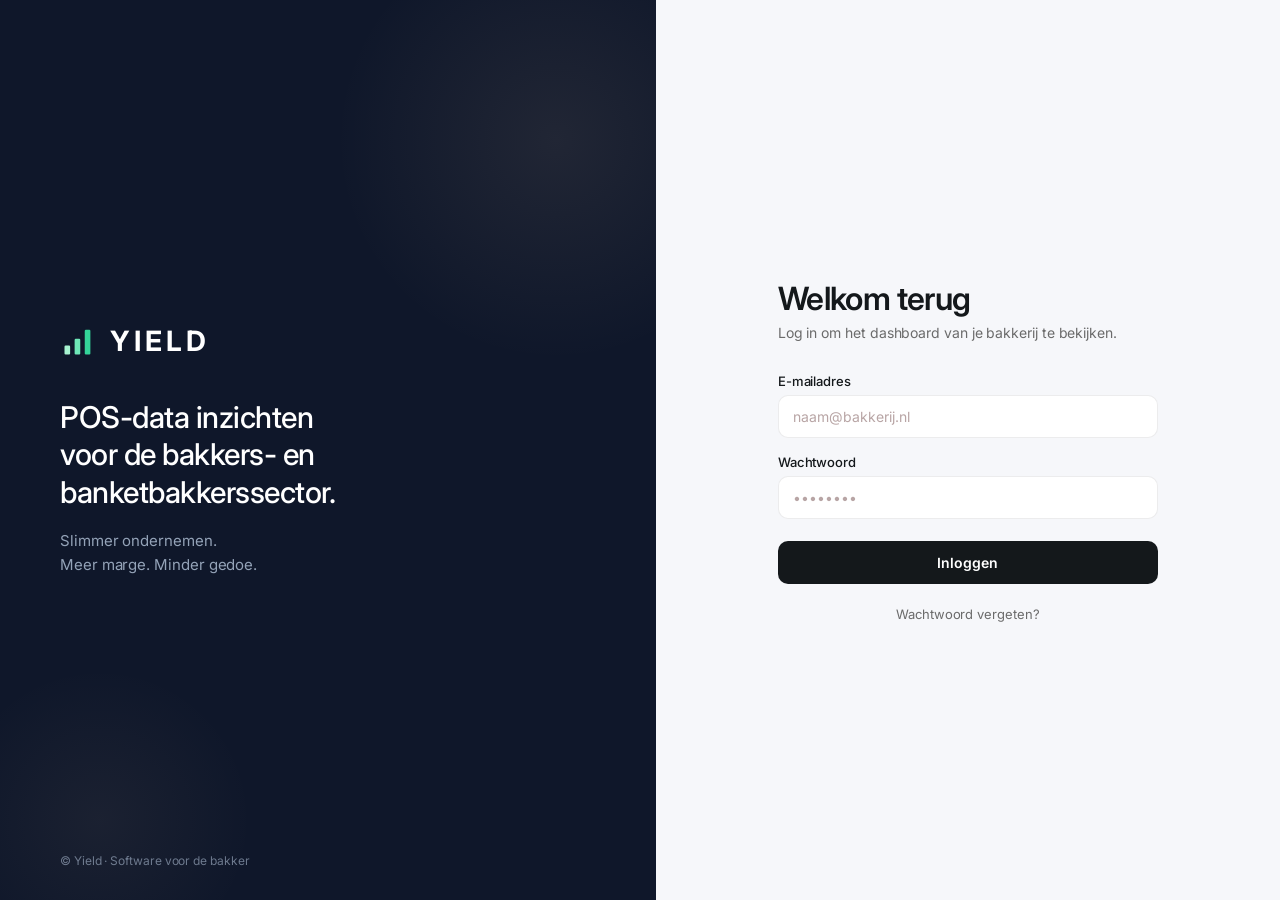
==== commit f8e1433f: "Restyle to cream + black + yellow theme: drop Playfair, modern SaaS look with rounded white cards an" ====
--- a/analyse-uitverkocht.html
+++ b/analyse-uitverkocht.html
@@ -7,7 +7,7 @@
   <link rel="preconnect" href="https://fonts.googleapis.com">
   <link rel="preconnect" href="https://fonts.gstatic.com" crossorigin>
   <link href="https://fonts.googleapis.com/css2?family=Playfair+Display:wght@500;600;700&family=Inter:wght@400;500;600;700&display=swap" rel="stylesheet">
-  <link rel="stylesheet" href="styles.css?v=17" />
+  <link rel="stylesheet" href="styles.css?v=22" />
   <script>
     (function() {
       try {
@@ -134,7 +134,7 @@
     </main>
   </div>
 
-  <script src="auth.js?v=17"></script>
+  <script src="auth.js?v=22"></script>
   <script>
     let currentStore = 'totaal';
     let currentPeriod = 'maand';
--- a/styles.css
+++ b/styles.css
@@ -57,11 +57,12 @@
 }
 .yield-tagline {
   margin: 0 0 18px;
-  font-family: 'Playfair Display', serif;
-  font-size: 32px;
+  font-family: 'Inter', sans-serif;
+  font-size: 30px;
   line-height: 1.25;
   color: #fff;
   font-weight: 500;
+  letter-spacing: -0.5px;
 }
 .yield-subtagline {
   margin: 0;
@@ -95,11 +96,11 @@
 .login-brand-inner { position: relative; z-index: 1; max-width: 400px; }
 .login-crown { margin-bottom: 12px; }
 .login-brand-name {
-  font-family: 'Playfair Display', serif;
-  font-size: 44px;
-  letter-spacing: 8px;
-  color: #f5d6b2;
-  font-weight: 600;
+  font-family: 'Inter', sans-serif;
+  font-size: 36px;
+  letter-spacing: 6px;
+  color: var(--text);
+  font-weight: 700;
 }
 .login-brand-sub {
   font-size: 11px;
@@ -134,11 +135,12 @@
   max-width: 380px;
 }
 .login-title {
-  font-family: 'Playfair Display', serif;
-  font-size: 34px;
-  font-weight: 700;
+  font-family: 'Inter', sans-serif;
+  font-size: 32px;
+  font-weight: 600;
   margin: 0;
   color: var(--text);
+  letter-spacing: -0.6px;
 }
 .login-sub {
   margin: 6px 0 32px;
@@ -228,27 +230,34 @@
 /* ===== Strik Patisserie dashboard ===== */
 
 :root {
-  /* Brand red — clean, modern SaaS feel */
-  --wine: #c4193f;
-  --wine-deep: #9b1233;
-  --wine-soft: #fdeef2;
-  --wine-border: #f9cdd6;
-
-  /* Backgrounds — white-dominant */
-  --cream: #ffffff;          /* main page background */
-  --cream-light: #fafbfc;    /* subtle off-white for inner sections */
+  /* Backgrounds — soft cream/butter palette */
+  --cream: #f5edd9;            /* main page background */
+  --cream-light: #faf3e0;      /* subtle off-cream for inner sections */
+  --cream-soft: #fdf8ea;       /* even softer */
+
+  /* "wine" is now the dark accent (named for backwards compat) */
+  --wine: #14181b;             /* near-black — primary action / accent */
+  --wine-deep: #000000;
+  --wine-soft: #fdf3c1;        /* yellow-soft for badge backgrounds */
+  --wine-border: #f0d460;      /* mid yellow for borders */
+
+  /* Explicit accent yellow (use where yellow needed) */
+  --accent: #f5d44e;
+  --accent-soft: #fae987;
 
   /* Text */
-  --text: #1f2937;
-  --text-soft: #6b7280;
+  --text: #14181b;
+  --text-soft: #6b6b6b;
+  --text-on-dark: #f5edd9;     /* cream text on dark cards */
 
   /* Borders + status */
-  --line: #e5e7eb;
+  --line: rgba(20, 24, 27, 0.08);
+  --line-soft: rgba(20, 24, 27, 0.04);
   --green: #16a34a;
 
-  /* Sidebar (now white) */
-  --sidebar-text: #4b5563;
-  --sidebar-text-soft: #9ca3af;
+  /* Sidebar (cream-matching) */
+  --sidebar-text: #4b4b4b;
+  --sidebar-text-soft: #9a9a9a;
 }
 
 * { box-sizing: border-box; }
@@ -261,6 +270,7 @@
   color: var(--text);
   background: var(--cream);
   -webkit-font-smoothing: antialiased;
+  letter-spacing: -0.005em;
 }
 
 a { text-decoration: none; color: inherit; }
@@ -273,34 +283,32 @@
   background: var(--cream);
 }
 
-/* ===== SIDEBAR (white) ===== */
+/* ===== SIDEBAR (cream, blends with body) ===== */
 .sidebar {
-  background: #ffffff;
+  background: var(--cream);
   color: var(--sidebar-text);
   display: flex;
   flex-direction: column;
-  padding: 24px 16px 16px;
+  padding: 22px 14px 16px;
   position: relative;
-  border-right: 1px solid var(--line);
 }
 
 .brand {
   text-align: center;
-  padding-bottom: 22px;
-  border-bottom: 1px solid var(--line);
-  margin-bottom: 16px;
+  padding: 8px 0 22px;
+  margin-bottom: 14px;
 }
 .brand-crown { display: flex; justify-content: center; margin-bottom: 6px; }
-/* Override inline SVG colors so the crown matches the new red */
-.brand-crown svg path { stroke: var(--wine); }
-.brand-crown svg circle { fill: var(--wine); }
+/* Override inline SVG colors to dark */
+.brand-crown svg path { stroke: var(--text); }
+.brand-crown svg circle { fill: var(--text); }
 
 .brand-name {
-  font-family: 'Playfair Display', serif;
-  font-size: 24px;
-  letter-spacing: 4px;
-  color: var(--wine);
-  font-weight: 600;
+  font-family: 'Inter', sans-serif;
+  font-size: 18px;
+  letter-spacing: 5px;
+  color: var(--text);
+  font-weight: 700;
 }
 .brand-sub {
   font-size: 9px;
@@ -309,27 +317,27 @@
   margin-top: 2px;
 }
 
-.nav { display: flex; flex-direction: column; gap: 2px; }
+.nav { display: flex; flex-direction: column; gap: 4px; }
 .nav-item {
   display: flex;
   align-items: center;
   gap: 12px;
-  padding: 10px 12px;
-  border-radius: 10px;
+  padding: 11px 14px;
+  border-radius: 999px;
   color: var(--sidebar-text);
   font-size: 14px;
   font-weight: 500;
   transition: background .15s ease, color .15s ease;
 }
 .nav-item:hover {
-  background: var(--cream-light);
+  background: rgba(20, 24, 27, 0.05);
   color: var(--text);
 }
 .nav-item.active {
-  background: var(--wine-soft);
-  color: var(--wine);
-}
-.nav-icon { display: inline-flex; opacity: .85; }
+  background: var(--wine);
+  color: #fff;
+}
+.nav-icon { display: inline-flex; opacity: .8; }
 .nav-item.active .nav-icon { opacity: 1; }
 
 .user {
@@ -337,11 +345,10 @@
   display: flex;
   align-items: center;
   gap: 10px;
-  padding: 14px 8px 0;
-  border-top: 1px solid var(--line);
+  padding: 14px 12px 4px;
 }
 .user-avatar {
-  width: 32px; height: 32px;
+  width: 34px; height: 34px;
   border-radius: 50%;
   background: var(--wine);
   color: #fff;
@@ -529,16 +536,16 @@
 /* Hero insight — greeting + intro + bullets + closing */
 .hero-insight {
   background: #fff;
-  border: 1px solid var(--line);
-  border-radius: 14px;
-  padding: 16px 20px 18px;
+  border: 1px solid transparent;
+  border-radius: 20px;
+  padding: 18px 22px 20px;
   position: relative;
-  box-shadow: 0 1px 2px rgba(15, 23, 42, 0.04);
+  box-shadow: 0 1px 2px rgba(20, 24, 27, 0.04);
 }
 .hero-insight-badge {
   position: absolute;
-  top: 16px;
-  right: 16px;
+  top: 18px;
+  right: 18px;
   width: 36px; height: 36px;
   border-radius: 50%;
   background: var(--wine);
@@ -547,11 +554,12 @@
   justify-content: center;
 }
 .hero-greeting {
-  font-family: 'Playfair Display', serif;
+  font-family: 'Inter', sans-serif;
   font-size: 22px;
-  font-weight: 700;
+  font-weight: 600;
   margin: 0 0 2px;
   color: var(--text);
+  letter-spacing: -0.4px;
 }
 .hero-intro {
   font-size: 15px;
@@ -583,9 +591,9 @@
   width: 6px;
   height: 6px;
   border-radius: 50%;
-  background: var(--wine);
-}
-.hero-bullets strong { color: var(--wine); font-weight: 600; }
+  background: var(--text);
+}
+.hero-bullets strong { color: var(--text); font-weight: 600; }
 .hero-bullets .up { color: var(--green); }
 .hero-bullets .down { color: #c0392b; }
 .hero-closing {
@@ -597,34 +605,36 @@
 
 /* Aandachtspunten (attention) block — right side of hero row */
 .hero-attention {
-  background: #fff;
-  border: 1px solid var(--line);
-  border-radius: 14px;
-  padding: 16px 20px 18px;
+  background: var(--wine);
+  color: var(--text-on-dark);
+  border: 1px solid transparent;
+  border-radius: 20px;
+  padding: 18px 22px 20px;
   position: relative;
   display: flex;
   flex-direction: column;
-  box-shadow: 0 1px 2px rgba(15, 23, 42, 0.04);
+  box-shadow: 0 1px 2px rgba(20, 24, 27, 0.04);
 }
 .hero-attention-badge {
   position: absolute;
-  top: 16px;
-  right: 16px;
+  top: 18px;
+  right: 18px;
   width: 36px; height: 36px;
   border-radius: 50%;
-  background: #d97706;
+  background: var(--accent);
+  color: var(--text);
+  display: inline-flex;
+  align-items: center;
+  justify-content: center;
+}
+.hero-attention-title {
+  font-family: 'Inter', sans-serif;
+  font-size: 19px;
+  font-weight: 600;
+  margin: 0 0 12px;
   color: #fff;
-  display: inline-flex;
-  align-items: center;
-  justify-content: center;
-}
-.hero-attention-title {
-  font-family: 'Playfair Display', serif;
-  font-size: 19px;
-  font-weight: 700;
-  margin: 0 0 10px;
-  color: var(--text);
-  padding-right: 48px; /* room for badge */
+  padding-right: 48px;
+  letter-spacing: -0.3px;
 }
 
 .attention-list {
@@ -637,25 +647,25 @@
   flex: 1;
 }
 .attention-item {
-  background: #fff;
-  border: 1px solid var(--line);
-  border-left-width: 4px;
-  border-radius: 9px;
-  padding: 8px 12px 9px;
-}
-.attention-item.high   { border-left-color: #c0392b; }
-.attention-item.medium { border-left-color: #d97706; }
-.attention-item.low    { border-left-color: var(--green); }
+  background: rgba(255, 255, 255, 0.06);
+  border: 1px solid rgba(255, 255, 255, 0.08);
+  border-left-width: 3px;
+  border-radius: 12px;
+  padding: 9px 12px 10px;
+}
+.attention-item.high   { border-left-color: #f87171; }
+.attention-item.medium { border-left-color: var(--accent); }
+.attention-item.low    { border-left-color: #34d399; }
 .attention-item-title {
   font-size: 13px;
   font-weight: 600;
-  color: var(--text);
+  color: #fff;
   margin: 0 0 2px;
   line-height: 1.3;
 }
 .attention-item-text {
   font-size: 12px;
-  color: var(--text-soft);
+  color: rgba(255, 255, 255, 0.65);
   line-height: 1.4;
   margin: 0;
 }
@@ -664,9 +674,9 @@
   display: inline-flex;
   align-items: center;
   gap: 8px;
-  padding: 8px 16px;
-  background: var(--wine);
-  color: #fff;
+  padding: 9px 18px;
+  background: var(--accent);
+  color: var(--text);
   border-radius: 999px;
   font-weight: 600;
   font-size: 12.5px;
@@ -674,12 +684,8 @@
   transition: background .15s ease, transform .1s ease;
 }
 .attention-cta:hover {
-  background: var(--wine-deep);
+  background: var(--accent-soft);
   transform: translateX(2px);
-}
-
-@media (max-width: 1100px) {
-  .hero-row { grid-template-columns: 1fr; }
 }
 
 /* topbar */
@@ -690,15 +696,15 @@
   gap: 24px;
 }
 .page-title {
-  font-family: 'Playfair Display', serif;
-  font-size: 28px;
-  font-weight: 700;
+  font-family: 'Inter', sans-serif;
+  font-size: 30px;
+  font-weight: 600;
   margin: 0;
   color: var(--text);
-  letter-spacing: -.2px;
+  letter-spacing: -.5px;
 }
 .page-sub {
-  margin: 2px 0 0;
+  margin: 3px 0 0;
   font-size: 13px;
   color: var(--text-soft);
 }
@@ -715,23 +721,25 @@
   align-items: center;
   gap: 10px;
   background: #fff;
-  border: 1px solid var(--line);
-  padding: 9px 14px;
+  border: 1px solid transparent;
+  padding: 9px 16px;
   border-radius: 999px;
   font-size: 13px;
   font-weight: 500;
   color: var(--text);
-}
-.date-icon { color: var(--wine); display: inline-flex; }
+  box-shadow: 0 1px 2px rgba(20, 24, 27, 0.04);
+}
+.date-icon { color: var(--text); display: inline-flex; opacity: .7; }
 .date-caret { color: var(--text-soft); display: inline-flex; }
 
 .period-toggle {
   display: inline-flex;
   background: #fff;
-  border: 1px solid var(--line);
+  border: 1px solid transparent;
   border-radius: 999px;
   padding: 4px;
   gap: 2px;
+  box-shadow: 0 1px 2px rgba(20, 24, 27, 0.04);
 }
 .period-toggle button {
   padding: 7px 16px;
@@ -752,35 +760,35 @@
   color: var(--text-soft);
 }
 
-/* store tabs (full width, 5 equal columns, compact height) */
+/* store tabs (full width, 5 equal columns, compact pill style) */
 .store-tabs {
   display: grid;
   grid-template-columns: repeat(5, 1fr);
-  gap: 12px;
+  gap: 10px;
 }
 .store-tab {
   background: #fff;
-  border: 1px solid var(--line);
-  border-radius: 12px;
-  padding: 10px 12px 9px;
+  border: 1px solid transparent;
+  border-radius: 16px;
+  padding: 12px 12px 10px;
   display: flex;
   flex-direction: column;
   align-items: center;
-  gap: 4px;
+  gap: 5px;
   font-size: 13px;
   font-weight: 500;
   color: var(--text);
   cursor: pointer;
   transition: all .15s ease;
-}
-.store-tab .store-icon { color: var(--wine); display: inline-flex; }
-.store-tab:hover { border-color: var(--wine-border); transform: translateY(-1px); }
+  box-shadow: 0 1px 2px rgba(20, 24, 27, 0.04);
+}
+.store-tab .store-icon { color: var(--text); display: inline-flex; opacity: .7; }
+.store-tab:hover { transform: translateY(-1px); box-shadow: 0 4px 10px rgba(20, 24, 27, 0.06); }
 .store-tab.active {
   background: var(--wine);
   color: #fff;
-  border-color: var(--wine);
-}
-.store-tab.active .store-icon { color: #f5d6b2; }
+}
+.store-tab.active .store-icon { color: var(--accent); opacity: 1; }
 
 /* KPI cards (bigger, clearer) */
 .kpi-grid {
@@ -813,24 +821,26 @@
   position: relative;
 }
 .kpi-icon {
-  width: 44px; height: 44px;
-  border-radius: 50%;
-  background: var(--wine-soft);
-  color: var(--wine);
+  width: 42px; height: 42px;
+  border-radius: 50%;
+  background: var(--cream-light);
+  color: var(--text);
   display: inline-flex; align-items: center; justify-content: center;
 }
-.kpi-icon svg { width: 22px; height: 22px; }
+.kpi-icon svg { width: 20px; height: 20px; opacity: .8; }
 .kpi-arrow {
-  width: 32px; height: 32px;
-  border-radius: 50%;
-  background: var(--wine-soft);
-  color: var(--wine);
+  width: 30px; height: 30px;
+  border-radius: 50%;
+  background: var(--cream-light);
+  color: var(--text);
   display: inline-flex; align-items: center; justify-content: center;
 }
 .kpi-arrow.filled {
   background: var(--wine);
   color: #fff;
 }
+.kpi-card.selected .kpi-icon { background: #fff; }
+.kpi-card.selected .kpi-arrow.filled { background: var(--wine); }
 .kpi-hint {
   position: absolute;
   right: -4px;
@@ -848,24 +858,25 @@
 }
 
 .kpi-label {
-  font-size: 15px;
-  color: var(--text-soft);
-  margin-bottom: 6px;
+  font-size: 14px;
+  color: var(--text-soft);
+  margin-bottom: 4px;
+  font-weight: 500;
 }
 .kpi-value {
-  font-family: 'Playfair Display', serif;
-  font-size: 34px;
-  font-weight: 700;
-  color: var(--wine);
-  letter-spacing: -.5px;
+  font-family: 'Inter', sans-serif;
+  font-size: 36px;
+  font-weight: 500;
+  color: var(--text);
+  letter-spacing: -1px;
   margin-bottom: 10px;
-  line-height: 1.1;
+  line-height: 1.05;
 }
 .kpi-delta {
   display: flex;
   align-items: center;
-  gap: 6px;
-  font-size: 13px;
+  gap: 8px;
+  font-size: 12px;
   padding-top: 12px;
   border-top: 1px solid var(--line);
   margin-top: auto;
@@ -973,17 +984,18 @@
 /* Omzet hero number (Omzet detail page) */
 .omzet-hero {
   background: #fff;
-  border: 1px solid var(--line);
-  border-radius: 16px;
-  padding: 22px 26px 24px;
+  border: 1px solid transparent;
+  border-radius: 20px;
+  padding: 22px 28px 26px;
+  box-shadow: 0 1px 2px rgba(20, 24, 27, 0.04);
 }
 .omzet-hero-label {
-  font-size: 13px;
+  font-size: 12px;
   color: var(--text-soft);
   text-transform: uppercase;
-  letter-spacing: 1px;
-  font-weight: 600;
-  margin-bottom: 6px;
+  letter-spacing: 1.2px;
+  font-weight: 600;
+  margin-bottom: 8px;
 }
 .omzet-hero-label span {
   text-transform: none;
@@ -999,33 +1011,33 @@
   flex-wrap: wrap;
 }
 .omzet-hero-value {
-  font-family: 'Playfair Display', serif;
-  font-size: 52px;
-  font-weight: 700;
-  color: var(--wine);
-  letter-spacing: -1px;
+  font-family: 'Inter', sans-serif;
+  font-size: 56px;
+  font-weight: 500;
+  color: var(--text);
+  letter-spacing: -1.8px;
   line-height: 1;
 }
 .omzet-hero-delta {
-  font-size: 14px;
-  font-weight: 600;
-  padding: 5px 12px;
+  font-size: 13px;
+  font-weight: 600;
+  padding: 6px 14px;
   border-radius: 999px;
 }
 .omzet-hero-delta.up {
   color: var(--green);
-  background: rgba(42, 138, 62, 0.10);
+  background: rgba(22, 163, 74, 0.10);
 }
 .omzet-hero-delta.down {
-  color: #c0392b;
-  background: rgba(192, 57, 43, 0.10);
+  color: #dc2626;
+  background: rgba(220, 38, 38, 0.10);
 }
 
 /* CTA banner */
 .cta-banner {
-  background: linear-gradient(135deg, var(--wine), #8a2030);
-  color: #fff;
-  border-radius: 16px;
+  background: var(--wine);
+  color: var(--text-on-dark);
+  border-radius: 20px;
   padding: 22px 26px;
   display: flex;
   align-items: center;
@@ -1040,8 +1052,8 @@
 }
 .cta-icon {
   width: 48px; height: 48px;
-  background: rgba(245, 214, 178, 0.18);
-  color: #f5d6b2;
+  background: var(--accent);
+  color: var(--text);
   border-radius: 50%;
   display: inline-flex;
   align-items: center;
@@ -1049,22 +1061,24 @@
   flex: 0 0 48px;
 }
 .cta-title {
-  font-family: 'Playfair Display', serif;
-  font-size: 19px;
+  font-family: 'Inter', sans-serif;
+  font-size: 18px;
   font-weight: 600;
   line-height: 1.3;
   margin-bottom: 4px;
+  color: #fff;
+  letter-spacing: -0.3px;
 }
 .cta-sub {
   font-size: 14px;
-  color: rgba(255, 255, 255, 0.85);
+  color: rgba(245, 237, 217, 0.75);
   line-height: 1.5;
 }
-.cta-sub strong { color: #f5d6b2; font-weight: 600; }
+.cta-sub strong { color: var(--accent); font-weight: 600; }
 .cta-btn {
-  background: #fff;
-  color: var(--wine);
-  padding: 12px 20px;
+  background: var(--accent);
+  color: var(--text);
+  padding: 12px 22px;
   border-radius: 999px;
   font-weight: 600;
   font-size: 14px;
@@ -1072,7 +1086,7 @@
   transition: transform .15s ease, background .15s ease;
 }
 .cta-btn:hover {
-  background: #f5d6b2;
+  background: var(--accent-soft);
   transform: translateX(3px);
 }
 
@@ -1097,11 +1111,11 @@
   margin-bottom: 6px;
 }
 .stat-value {
-  font-family: 'Playfair Display', serif;
+  font-family: 'Inter', sans-serif;
   font-size: 26px;
-  font-weight: 700;
-  color: var(--wine);
-  letter-spacing: -.3px;
+  font-weight: 500;
+  color: var(--text);
+  letter-spacing: -.5px;
 }
 .stat-delta {
   font-size: 12px;
@@ -1113,9 +1127,10 @@
 
 .card {
   background: #fff;
-  border: 1px solid var(--line);
-  border-radius: 14px;
-  padding: 20px 22px;
+  border: 1px solid transparent;
+  border-radius: 20px;
+  padding: 22px 24px;
+  box-shadow: 0 1px 2px rgba(20, 24, 27, 0.04);
 }
 .card-head {
   display: flex;
@@ -1125,16 +1140,17 @@
   gap: 12px;
 }
 .card-title {
-  font-family: 'Playfair Display', serif;
-  font-size: 18px;
+  font-family: 'Inter', sans-serif;
+  font-size: 17px;
   font-weight: 600;
   margin: 0;
   color: var(--text);
+  letter-spacing: -0.3px;
 }
 .card-sub {
   font-size: 12px;
   color: var(--text-soft);
-  margin: 2px 0 0;
+  margin: 3px 0 0;
 }
 .legend {
   display: flex;
@@ -1148,8 +1164,8 @@
   width: 10px; height: 10px;
   border-radius: 50%;
 }
-.dot-wine { background: var(--wine); }
-.dot-gray { background: #c9b2b2; }
+.dot-wine { background: var(--text); }
+.dot-gray { background: #c9c9c9; }
 
 .chart-wrap { position: relative; height: 280px; }
 
@@ -1162,10 +1178,10 @@
 .bar-list { list-style: none; margin: 0; padding: 0; display: flex; flex-direction: column; gap: 16px; }
 .bar-row { display: flex; justify-content: space-between; align-items: baseline; font-size: 13px; margin-bottom: 6px; }
 .bar-label { color: var(--text); font-weight: 500; }
-.bar-value { color: var(--wine); font-weight: 600; font-family: 'Playfair Display', serif; font-size: 15px; }
-.bar-track { height: 8px; background: var(--wine-soft); border-radius: 999px; overflow: hidden; }
-.bar-fill { height: 100%; background: var(--wine); border-radius: 999px; }
-.bar-fill.webshop { background: linear-gradient(90deg, var(--wine), #a8324a); }
+.bar-value { color: var(--text); font-weight: 600; font-family: 'Inter', sans-serif; font-size: 15px; }
+.bar-track { height: 8px; background: var(--cream-light); border-radius: 999px; overflow: hidden; }
+.bar-fill { height: 100%; background: var(--text); border-radius: 999px; }
+.bar-fill.webshop { background: var(--accent); }
 .bar-delta { font-size: 11px; margin-top: 4px; font-weight: 500; }
 .bar-delta.up { color: var(--green); }
 .bar-delta.down { color: #c0392b; }
@@ -1185,10 +1201,11 @@
   pointer-events: none;
 }
 .donut-total {
-  font-family: 'Playfair Display', serif;
+  font-family: 'Inter', sans-serif;
   font-size: 22px;
-  font-weight: 700;
-  color: var(--wine);
+  font-weight: 600;
+  color: var(--text);
+  letter-spacing: -0.4px;
 }
 .donut-label { font-size: 11px; color: var(--text-soft); margin-top: 2px; }
 
@@ -1231,21 +1248,20 @@
 
 .analysis-card {
   background: #fff;
-  border: 1px solid var(--line);
-  border-radius: 14px;
+  border: 1px solid transparent;
+  border-radius: 20px;
   padding: 22px 24px 18px;
   display: flex;
   flex-direction: column;
   text-decoration: none;
   color: inherit;
-  transition: transform .15s ease, box-shadow .15s ease, border-color .15s ease;
+  transition: transform .15s ease, box-shadow .15s ease;
   min-height: 280px;
-  box-shadow: 0 1px 2px rgba(15, 23, 42, 0.04);
+  box-shadow: 0 1px 2px rgba(20, 24, 27, 0.04);
 }
 .analysis-card:hover {
   transform: translateY(-2px);
-  box-shadow: 0 8px 20px rgba(196, 25, 63, 0.10);
-  border-color: var(--wine-border);
+  box-shadow: 0 8px 20px rgba(20, 24, 27, 0.08);
 }
 
 .analysis-card-head {
@@ -1258,19 +1274,20 @@
   width: 40px; height: 40px;
   flex: 0 0 40px;
   border-radius: 50%;
-  background: var(--wine-soft);
-  color: var(--wine);
+  background: var(--cream-light);
+  color: var(--text);
   display: inline-flex;
   align-items: center;
   justify-content: center;
 }
 .analysis-card-title {
-  font-family: 'Playfair Display', serif;
-  font-size: 19px;
-  font-weight: 700;
+  font-family: 'Inter', sans-serif;
+  font-size: 18px;
+  font-weight: 600;
   margin: 0;
   color: var(--text);
   line-height: 1.25;
+  letter-spacing: -0.3px;
 }
 
 .analysis-card-body { flex: 1; }
@@ -1284,11 +1301,12 @@
   border-bottom: 1px solid var(--line);
 }
 .analysis-card-metric .metric-value {
-  font-family: 'Playfair Display', serif;
+  font-family: 'Inter', sans-serif;
   font-size: 26px;
-  font-weight: 700;
-  color: var(--wine);
+  font-weight: 500;
+  color: var(--text);
   line-height: 1.1;
+  letter-spacing: -0.5px;
 }
 .analysis-card-metric .metric-unit {
   font-size: 12.5px;
@@ -1326,9 +1344,9 @@
   width: 5px;
   height: 5px;
   border-radius: 50%;
-  background: var(--wine);
-}
-.analysis-card-list strong { color: var(--wine); font-weight: 600; }
+  background: var(--text);
+}
+.analysis-card-list strong { color: var(--text); font-weight: 600; }
 
 /* Card lead text (used when no metric block) */
 .analysis-card-lead {
@@ -1343,9 +1361,9 @@
 /* Action tip line on a card */
 .analysis-card-action {
   margin: 12px 0 0;
-  padding: 10px 12px;
-  background: var(--wine-soft);
-  border-radius: 9px;
+  padding: 11px 14px;
+  background: var(--accent-soft);
+  border-radius: 12px;
   font-size: 12.5px;
   color: var(--text);
   line-height: 1.5;
@@ -1354,7 +1372,7 @@
   gap: 8px;
 }
 .analysis-card-action .action-icon { font-size: 14px; flex: 0 0 auto; line-height: 1.4; }
-.analysis-card-action strong { color: var(--wine); font-weight: 600; }
+.analysis-card-action strong { color: var(--text); font-weight: 600; }
 
 /* Ranked variant (winkels-vergelijking card) */
 .analysis-card-list.ranked li {
@@ -1388,7 +1406,7 @@
 }
 .analysis-card-cta {
   display: inline-block;
-  color: var(--wine);
+  color: var(--text);
   font-weight: 600;
   font-size: 13px;
 }
@@ -1532,30 +1550,32 @@
 
 /* Analysis intro section */
 .analysis-intro {
-  background: var(--cream-light);
-  border: 1px solid var(--line);
-  border-radius: 14px;
-  padding: 20px 24px;
+  background: #fff;
+  border: 1px solid transparent;
+  border-radius: 20px;
+  padding: 22px 26px;
   display: flex;
   align-items: flex-start;
   gap: 16px;
+  box-shadow: 0 1px 2px rgba(20, 24, 27, 0.04);
 }
 .analysis-intro-badge {
   width: 44px; height: 44px;
   flex: 0 0 44px;
-  background: var(--wine);
-  color: #f5d6b2;
+  background: var(--accent);
+  color: var(--text);
   border-radius: 50%;
   display: inline-flex;
   align-items: center;
   justify-content: center;
 }
 .analysis-intro-title {
-  font-family: 'Playfair Display', serif;
-  font-size: 22px;
-  font-weight: 700;
+  font-family: 'Inter', sans-serif;
+  font-size: 21px;
+  font-weight: 600;
   color: var(--text);
   margin: 0 0 6px;
+  letter-spacing: -0.4px;
 }
 .analysis-intro-sub {
   font-size: 15px;
@@ -1563,7 +1583,7 @@
   color: var(--text);
   margin: 0;
 }
-.analysis-intro-sub strong { color: var(--wine); font-weight: 600; }
+.analysis-intro-sub strong { color: var(--text); font-weight: 600; }
 
 /* Uitverkocht table */
 .uitverkocht-table .bar-col { width: 30%; }
@@ -1578,9 +1598,9 @@
   height: 100%;
   border-radius: 999px;
 }
-.urgency-bar-fill.priority-high   { background: linear-gradient(90deg, #c0392b, #6e1622); }
-.urgency-bar-fill.priority-medium { background: linear-gradient(90deg, #d97706, #f59e0b); }
-.urgency-bar-fill.priority-low    { background: linear-gradient(90deg, #6ee7b7, #34d399); }
+.urgency-bar-fill.priority-high   { background: linear-gradient(90deg, #dc2626, #991b1b); }
+.urgency-bar-fill.priority-medium { background: var(--accent); }
+.urgency-bar-fill.priority-low    { background: #4ade80; }
 .urgency-meta {
   font-size: 11px;
   color: var(--text-soft);
@@ -1599,11 +1619,11 @@
   color: #c0392b;
 }
 .priority-badge.priority-medium {
-  background: rgba(217, 119, 6, 0.10);
-  color: #b45309;
+  background: var(--accent-soft);
+  color: #92510e;
 }
 .priority-badge.priority-low {
-  background: rgba(42, 138, 62, 0.10);
+  background: rgba(22, 163, 74, 0.10);
   color: var(--green);
 }
 
@@ -1642,11 +1662,12 @@
   justify-content: center;
 }
 .analysis-placeholder-title {
-  font-family: 'Playfair Display', serif;
+  font-family: 'Inter', sans-serif;
   font-size: 22px;
-  font-weight: 700;
+  font-weight: 600;
   margin: 0 0 10px;
   color: var(--text);
+  letter-spacing: -0.4px;
 }
 .analysis-placeholder-text {
   font-size: 15px;
@@ -1672,32 +1693,32 @@
 
 /* Hours table specifics */
 .hours-table .rank-top {
-  color: var(--wine);
+  color: var(--text);
   font-weight: 700;
 }
 .bar-col { width: 38%; }
 .hour-bar-track {
   height: 8px;
-  background: var(--wine-soft);
+  background: var(--cream-light);
   border-radius: 999px;
   overflow: hidden;
 }
 .hour-bar-fill {
   height: 100%;
-  background: linear-gradient(90deg, var(--wine), #a8324a);
+  background: var(--text);
   border-radius: 999px;
 }
 
 .ghost-btn {
   font-size: 12px;
-  color: var(--wine);
-  font-weight: 600;
-  padding: 6px 12px;
+  color: var(--text);
+  font-weight: 600;
+  padding: 6px 14px;
   border-radius: 999px;
-  border: 1px solid var(--wine-border);
-  background: #fff;
-}
-.ghost-btn:hover { background: var(--wine-soft); }
+  border: 1px solid var(--line);
+  background: #fff;
+}
+.ghost-btn:hover { background: var(--cream-light); }
 
 /* ===== Responsive — clean breakpoints ===== */
 
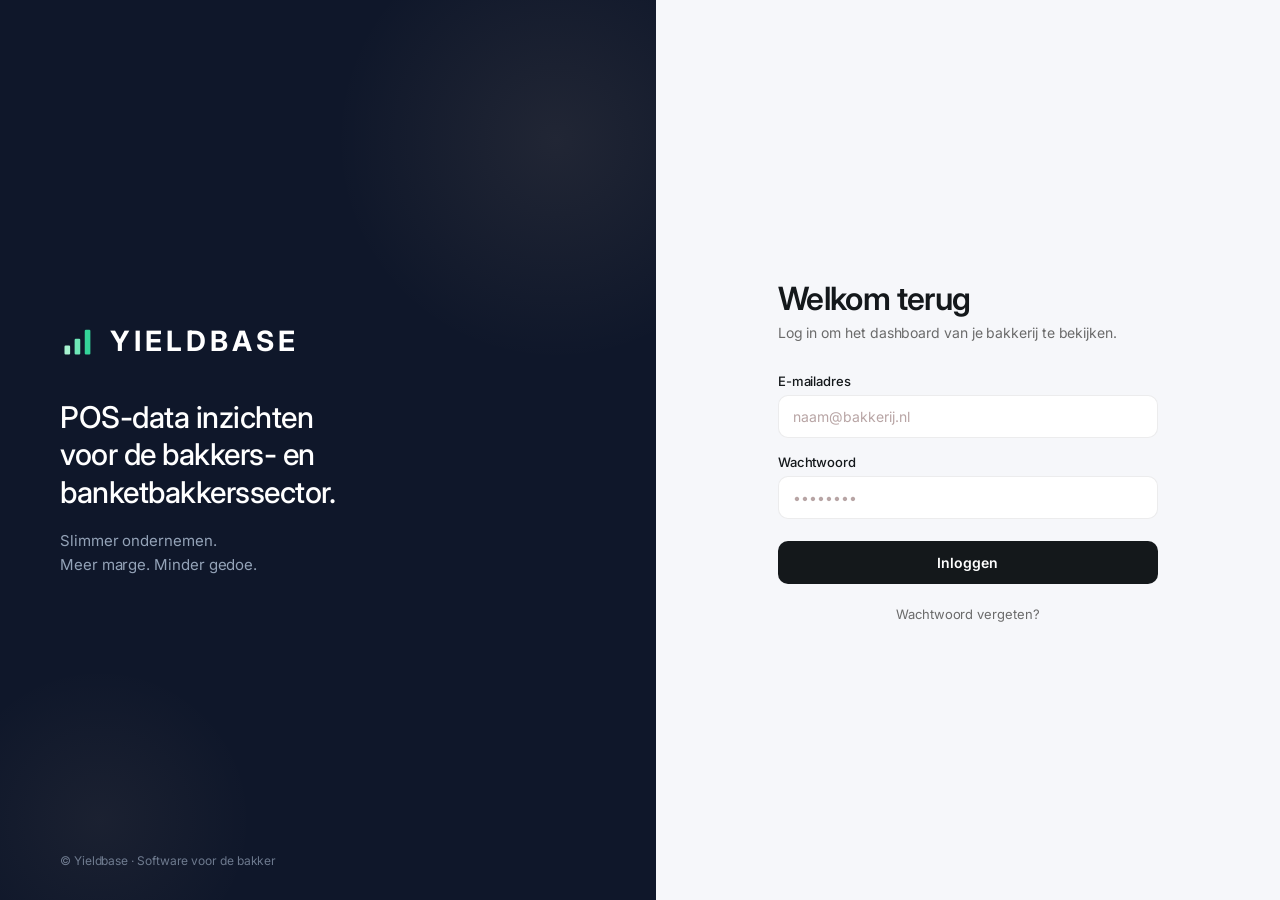
==== commit eb69177e: "Add Yieldbase brand to sidebar; add Strik Patisserie customer pill next to page titles" ====
--- a/analyse-uitverkocht.html
+++ b/analyse-uitverkocht.html
@@ -7,7 +7,7 @@
   <link rel="preconnect" href="https://fonts.googleapis.com">
   <link rel="preconnect" href="https://fonts.gstatic.com" crossorigin>
   <link href="https://fonts.googleapis.com/css2?family=Playfair+Display:wght@500;600;700&family=Inter:wght@400;500;600;700&display=swap" rel="stylesheet">
-  <link rel="stylesheet" href="styles.css?v=22" />
+  <link rel="stylesheet" href="styles.css?v=23" />
   <script>
     (function() {
       try {
@@ -23,16 +23,14 @@
   <div class="app">
     <aside class="sidebar">
       <div class="brand">
-        <div class="brand-crown">
-          <svg viewBox="0 0 32 24" width="28" height="22" aria-hidden="true">
-            <path d="M2 22 L6 6 L12 14 L16 4 L20 14 L26 6 L30 22 Z" fill="none" stroke="#f5d6b2" stroke-width="1.5" stroke-linejoin="round"/>
-            <circle cx="6" cy="5" r="1.4" fill="#f5d6b2"/>
-            <circle cx="16" cy="3" r="1.6" fill="#f5d6b2"/>
-            <circle cx="26" cy="5" r="1.4" fill="#f5d6b2"/>
+        <div class="brand-logo">
+          <svg viewBox="0 0 32 32" width="22" height="22" aria-hidden="true">
+            <rect x="4"  y="20" width="5" height="8"  rx="1.5" fill="#9a9a9a"/>
+            <rect x="13" y="14" width="5" height="14" rx="1.5" fill="#4b4b4b"/>
+            <rect x="22" y="6"  width="5" height="22" rx="1.5" fill="#14181b"/>
           </svg>
         </div>
-        <div class="brand-name">STRIK</div>
-        <div class="brand-sub">PATISSERIE</div>
+        <div class="brand-name">YIELDBASE</div>
       </div>
 
       <nav class="nav">
@@ -77,7 +75,10 @@
       <header class="topbar">
         <div class="title-wrap">
           <a href="analyses.html" class="back-link">← Terug naar Analyses</a>
-          <h1 class="page-title">Wanneer is mijn product uitverkocht?</h1>
+          <div class="page-title-row">
+            <h1 class="page-title">Wanneer is mijn product uitverkocht?</h1>
+            <span class="client-pill">Strik Patisserie</span>
+          </div>
           <p class="page-sub">Producten die regelmatig opraken voor sluitingstijd — kandidaten voor meer productie</p>
         </div>
 
@@ -134,7 +135,7 @@
     </main>
   </div>
 
-  <script src="auth.js?v=22"></script>
+  <script src="auth.js?v=23"></script>
   <script>
     let currentStore = 'totaal';
     let currentPeriod = 'maand';
--- a/styles.css
+++ b/styles.css
@@ -294,27 +294,19 @@
 }
 
 .brand {
-  text-align: center;
-  padding: 8px 0 22px;
-  margin-bottom: 14px;
-}
-.brand-crown { display: flex; justify-content: center; margin-bottom: 6px; }
-/* Override inline SVG colors to dark */
-.brand-crown svg path { stroke: var(--text); }
-.brand-crown svg circle { fill: var(--text); }
-
+  display: flex;
+  align-items: center;
+  gap: 10px;
+  padding: 6px 10px 18px;
+  margin-bottom: 8px;
+}
+.brand-logo { display: inline-flex; }
 .brand-name {
   font-family: 'Inter', sans-serif;
-  font-size: 18px;
-  letter-spacing: 5px;
+  font-size: 17px;
+  letter-spacing: 0.4px;
   color: var(--text);
   font-weight: 700;
-}
-.brand-sub {
-  font-size: 9px;
-  letter-spacing: 4px;
-  color: var(--text-soft);
-  margin-top: 2px;
 }
 
 .nav { display: flex; flex-direction: column; gap: 4px; }
@@ -695,6 +687,12 @@
   align-items: flex-start;
   gap: 24px;
 }
+.page-title-row {
+  display: flex;
+  align-items: center;
+  gap: 12px;
+  flex-wrap: wrap;
+}
 .page-title {
   font-family: 'Inter', sans-serif;
   font-size: 30px;
@@ -703,8 +701,29 @@
   color: var(--text);
   letter-spacing: -.5px;
 }
+.client-pill {
+  display: inline-flex;
+  align-items: center;
+  gap: 6px;
+  padding: 5px 12px 5px 8px;
+  background: #fff;
+  border-radius: 999px;
+  font-size: 12px;
+  font-weight: 600;
+  color: var(--text);
+  box-shadow: 0 1px 2px rgba(20, 24, 27, 0.04);
+}
+.client-pill::before {
+  content: '';
+  display: inline-block;
+  width: 16px;
+  height: 16px;
+  border-radius: 50%;
+  background: var(--accent);
+  background-image: linear-gradient(135deg, var(--accent), var(--accent-soft));
+}
 .page-sub {
-  margin: 3px 0 0;
+  margin: 6px 0 0;
   font-size: 13px;
   color: var(--text-soft);
 }
